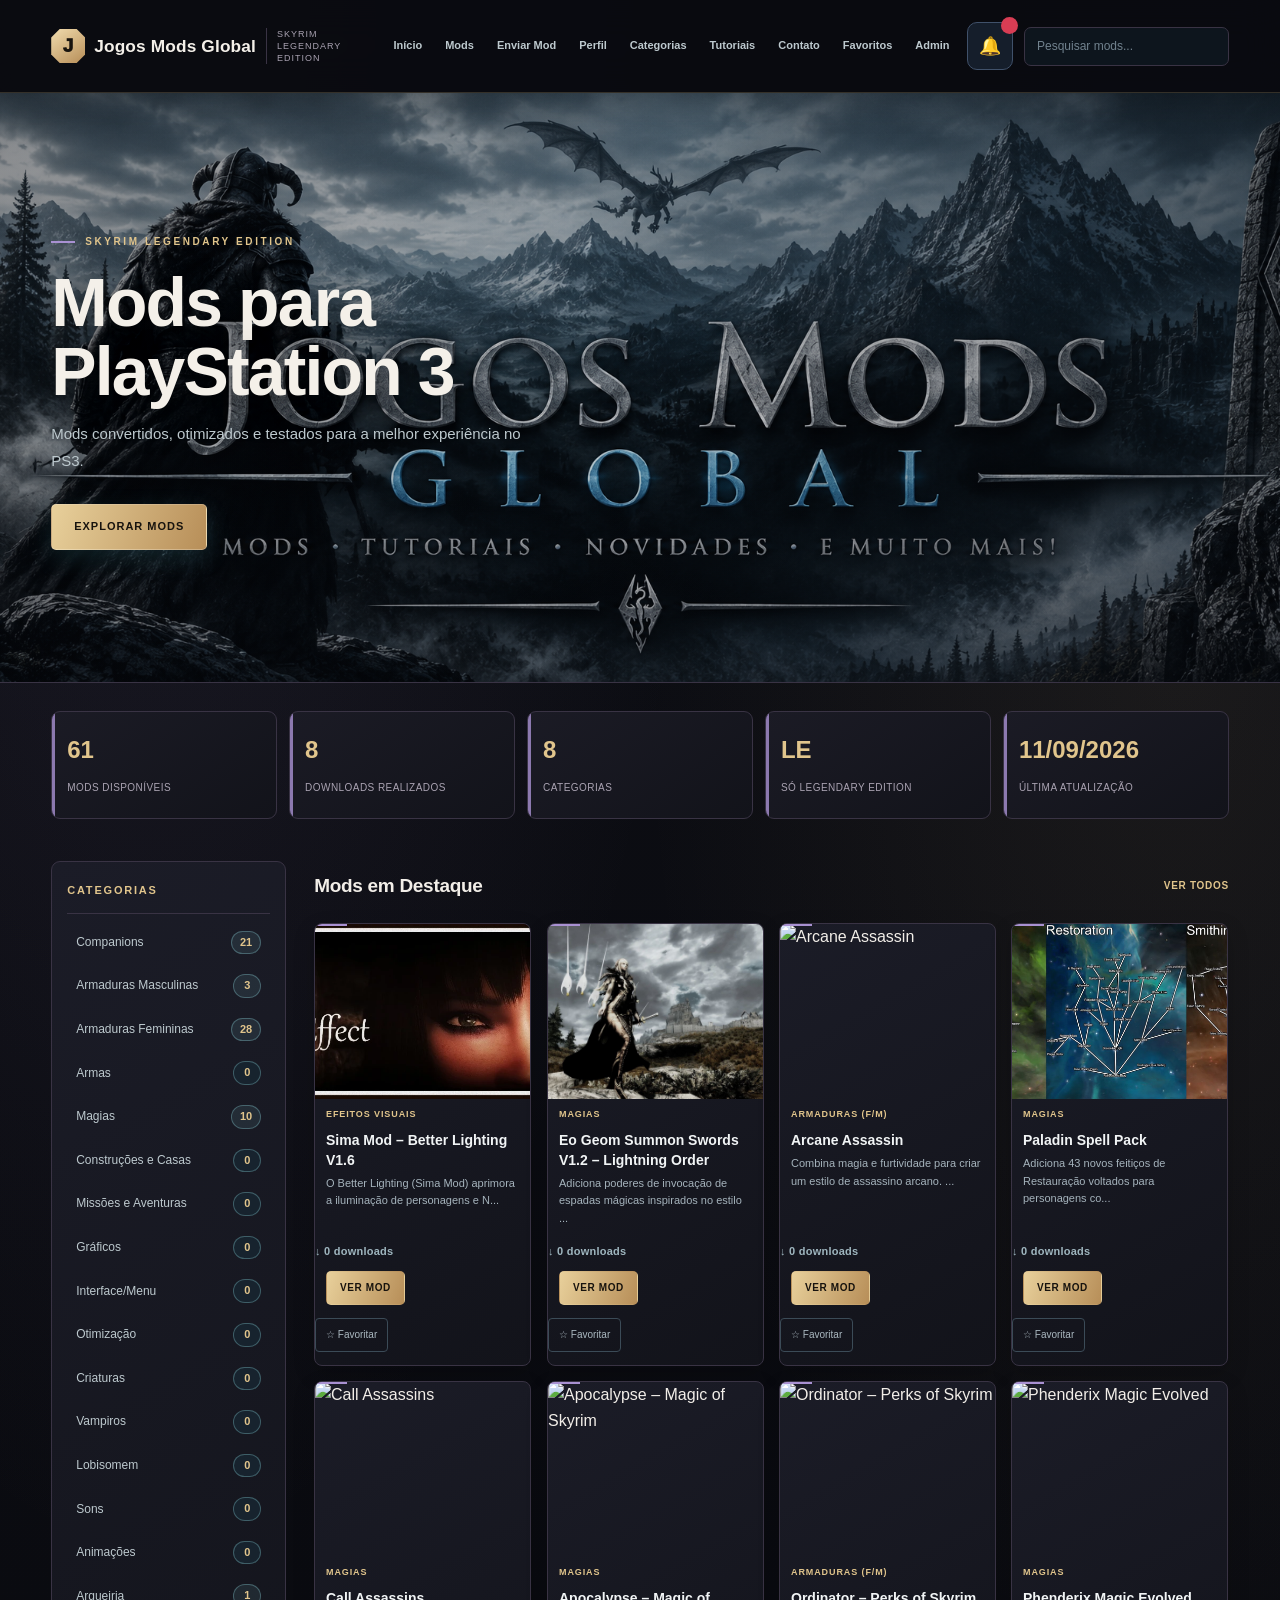
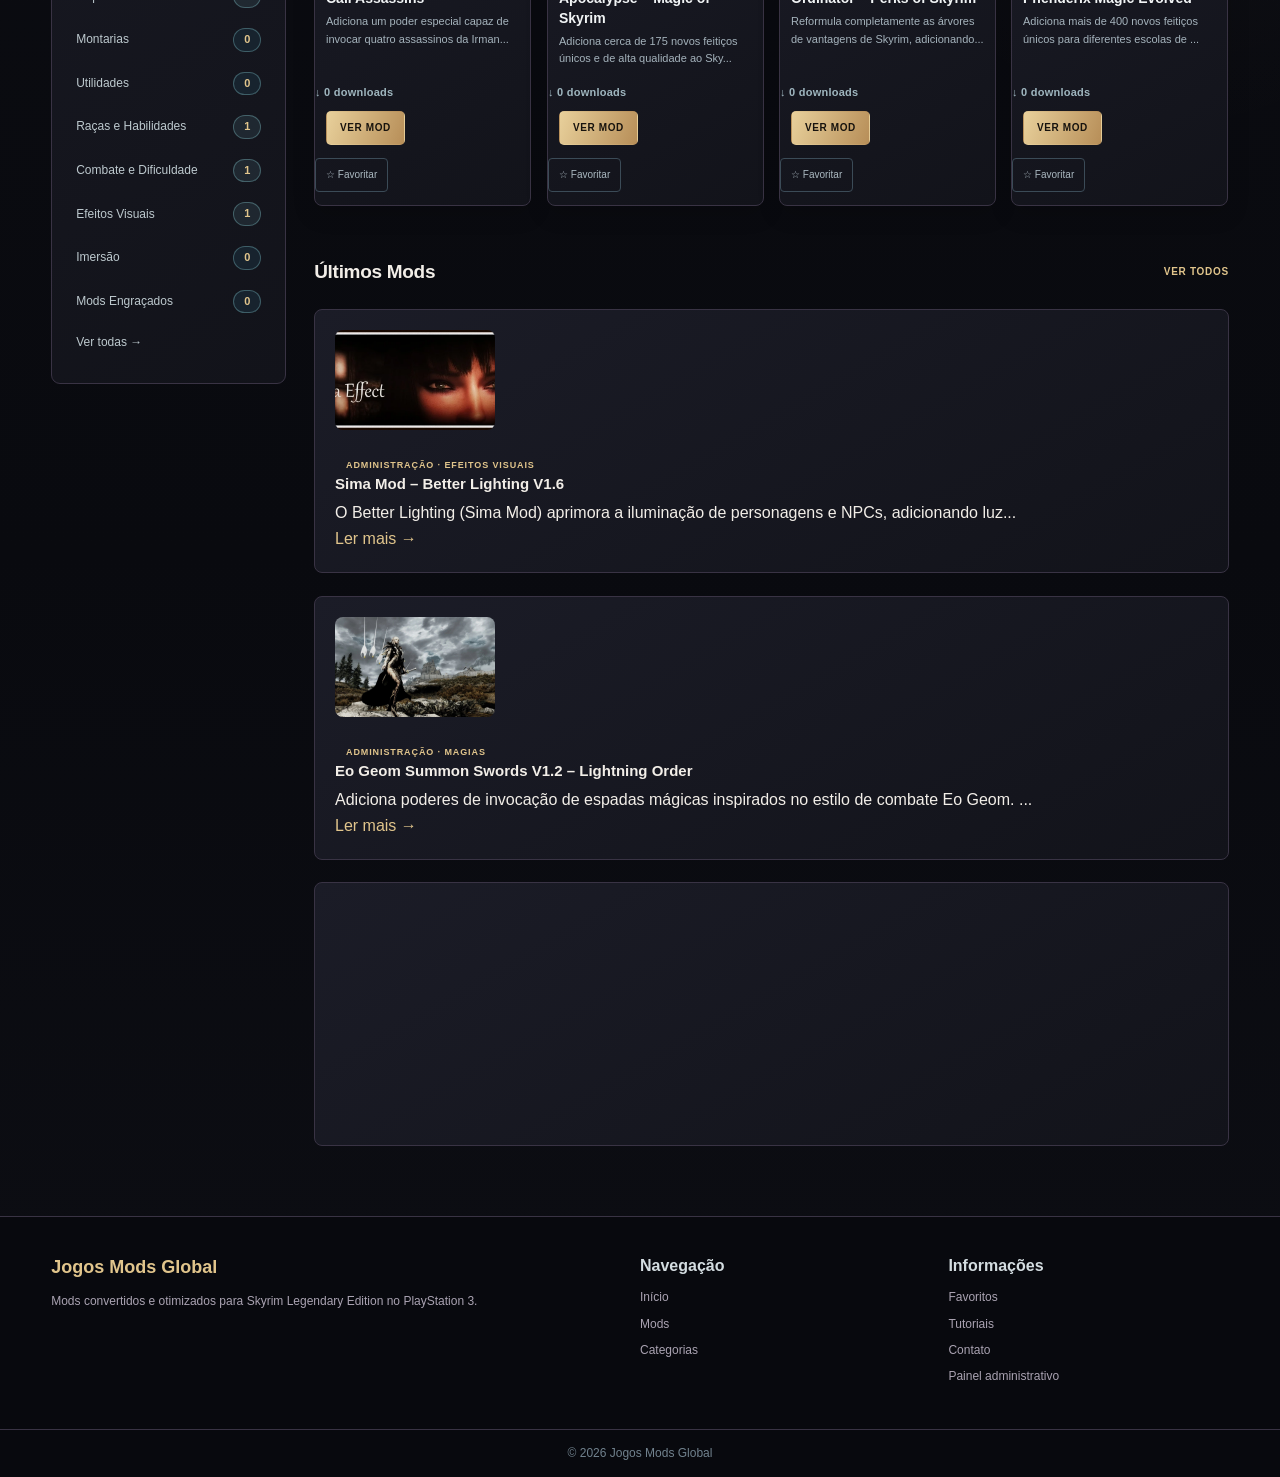
==== index.html @ f242c147 "Atualizar cache dos scripts de notificações e selos" ====
<!DOCTYPE html>
<html lang="pt-BR">
<head>
<meta charset="UTF-8">
<meta name="viewport" content="width=device-width, initial-scale=1.0, viewport-fit=cover">
<title>Jogos Mods Global | Mods de Skyrim para PS3</title>
<meta name="description" content="Encontre mods de Skyrim Legendary Edition para PlayStation 3: seguidores, armaduras, armas, magias, gráficos e muito mais. Mods convertidos e otimizados para PS3.">
<meta name="robots" content="index,follow,max-image-preview:large">
<link rel="canonical" href="https://jogosmodsglobal.pages.dev/">
<link rel="stylesheet" href="style.css">

<!-- Preview ao compartilhar -->
<meta property="og:title" content="Jogos Mods Global | Mods de Skyrim para PS3">
<meta property="og:site_name" content="Jogos Mods Global">
<meta property="og:locale" content="pt_BR">
<meta property="og:description" content="Mods de Skyrim Legendary Edition para PlayStation 3">
<meta property="og:image" content="https://jogosmodsglobal.pages.dev/imagens/Preview.jpg">
<meta property="og:image:secure_url" content="https://jogosmodsglobal.pages.dev/imagens/Preview.jpg">
<meta property="og:image:type" content="image/jpeg">
<meta property="og:image:width" content="640">
<meta property="og:image:height" content="360">
<meta property="og:image:alt" content="Skyrim: dragão, montanhas nevadas e guerreiro — Jogos Mods Global">
<meta property="og:url" content="https://jogosmodsglobal.pages.dev/">
<meta property="og:type" content="website">

<meta name="twitter:card" content="summary_large_image">
<meta name="twitter:title" content="Jogos Mods Global">
<meta name="twitter:description" content="Mods de Skyrim Legendary Edition para PlayStation 3">
<meta name="twitter:image" content="https://jogosmodsglobal.pages.dev/imagens/Preview.jpg">
<meta name="twitter:image:alt" content="Skyrim — Jogos Mods Global">

<link rel="stylesheet" href="design-system.css">
</head>
<body>

<header class="topo">
<div class="container">
<a class="logo" href="index.html">
<h1>Jogos Mods Global</h1>
<span>Skyrim Legendary Edition</span>
</a>
<nav>
<a href="index.html">Início</a>
<a href="mods/index.html">Mods</a>
<a href="enviar-mod.html">Enviar Mod</a>
<a href="membro.html">Perfil</a>
<a href="mods/categorias.html">Categorias</a>
<a href="tutoriais.html">Tutoriais</a>
<a href="contato.html">Contato</a>
<a href="favoritos.html">Favoritos</a>
 <a href="/admin.html">Admin</a>
</nav>
<form class="search" action="mods/index.html" method="get">
<input type="text" name="busca" placeholder="Pesquisar mods..." aria-label="Pesquisar mods">
</form>
</div>
</header>

<section class="hero">
<img class="hero-bg-image" src="/imagens/banner.jpg?v=20261121-2" alt="" aria-hidden="true" fetchpriority="high">
<div class="hero-content">
<span>SKYRIM LEGENDARY EDITION</span>
<h2>Mods para<br>PlayStation 3</h2>
<p>Mods convertidos, otimizados e testados para a melhor experiência no PS3.</p>
<a href="mods/index.html"><button>EXPLORAR MODS</button></a>
</div>
</section>

<div class="container">

<!-- STATS -->
<div class="stats-bar" id="stats-bar">
  <div class="stat-item"><strong id="stat-mods">0</strong><span>Mods Disponíveis</span></div>
  <div class="stat-item"><strong id="stat-downloads">0</strong><span>Downloads realizados</span></div>
  <div class="stat-item"><strong>8</strong><span>Categorias</span></div>
  <div class="stat-item">
    <strong>LE</strong>
    <span>Só Legendary Edition</span>
  </div>
  <div class="stat-item">
    <strong id="stat-update">--</strong>
    <span>Última atualização</span>
  </div>
</div>

<div class="home-grid">

<aside class="side-cats">
  <h3>Categorias</h3>
  <a href="mods/index.html?categoria=Companions">Companions</a>
  <a href="mods/index.html?categoria=Armaduras Masculinas">Armaduras Masculinas</a>
  <a href="mods/index.html?categoria=Armaduras Femininas">Armaduras Femininas</a>
  <a href="mods/index.html?categoria=Armas">Armas</a>
  <a href="mods/index.html?categoria=Magias">Magias</a>
  <a href="mods/index.html?categoria=Construções e Casas">Construções e Casas</a>
  <a href="mods/index.html?categoria=Missões e Aventuras">Missões e Aventuras</a>
  <a href="mods/index.html?categoria=Gráficos">Gráficos</a>
  <a href="mods/index.html?categoria=Interface/Menu">Interface/Menu</a>
  <a href="mods/index.html?categoria=Otimização">Otimização</a>
  <a href="mods/index.html?categoria=Criaturas">Criaturas</a>
  <a href="mods/index.html?categoria=Vampiros">Vampiros</a>
  <a href="mods/index.html?categoria=Lobisomem">Lobisomem</a>
  <a href="mods/index.html?categoria=Sons">Sons</a>
  <a href="mods/index.html?categoria=Animações">Animações</a>
  <a href="mods/index.html?categoria=Arqueiria">Arqueiria</a>
  <a href="mods/index.html?categoria=Montarias">Montarias</a>
  <a href="mods/index.html?categoria=Utilidades">Utilidades</a>
  <a href="mods/index.html?categoria=Raças e Habilidades">Raças e Habilidades</a>
  <a href="mods/index.html?categoria=Combate e Dificuldade">Combate e Dificuldade</a>
  <a href="mods/index.html?categoria=Efeitos Visuais">Efeitos Visuais</a>
  <a href="mods/index.html?categoria=Imersão">Imersão</a>
  <a href="mods/index.html?categoria=Mods Engraçados">Mods Engraçados</a>
  <a href="mods/categorias.html">Ver todas →</a>
</aside>

<div class="main-content">

<div class="titulo">
<h2>Mods em Destaque</h2>
<a href="mods/index.html">Ver todos</a>
</div>
<div class="cards-home" id="destaques"></div>

<div class="titulo" style="margin-top:40px">
<h2>Últimos Mods</h2>
<a href="mods/index.html">Ver todos</a>
</div>
<div class="lista-ultimos" id="ultimos"></div>

</div>
</div>
</div>

<footer>
<div class="container footer">
<div>
<h3>Jogos Mods Global</h3>
<p>Mods convertidos e otimizados para Skyrim Legendary Edition no PlayStation 3.</p>
</div>
<div>
<h4>Navegação</h4>
<a href="index.html">Início</a>
<a href="mods/index.html">Mods</a>
<a href="mods/categorias.html">Categorias</a>
</div>
<div>
<h4>Informações</h4>
<a href="favoritos.html">Favoritos</a>
<a href="tutoriais.html">Tutoriais</a>
<a href="contato.html">Contato</a>
<a href="/admin.html">Painel administrativo</a>
</div>
</div>
<div class="copyright">© 2026 Jogos Mods Global</div>
</footer>

<script src="mods.js"></script>
<script src="mods-api-config.js"></script>
<script src="script.js?v=20261123-notifications-1"></script>
<script src="community.js?v=20261123-notifications-1"></script>
</body>
</html>
---- style.css ----
*{margin:0;padding:0;box-sizing:border-box}
body{font-family:Segoe UI,Arial,sans-serif;background:#0b0e14;color:#e8eaed;line-height:1.5}
a{text-decoration:none;color:inherit}
img{display:block;max-width:100%}
.container{width:min(1400px,94%);margin:auto}

/* HEADER */
.topo{position:fixed;top:0;left:0;width:100%;height:70px;background:#11151c;border-bottom:1px solid #1e2530;z-index:1000}
.topo .container{height:100%;display:flex;align-items:center;justify-content:space-between}
.logo h1{font-size:22px;color:#5ec8ff;font-weight:700}
.logo span{font-size:11px;color:#8b95a5}
nav{display:flex;gap:6px}
nav a{padding:8px 14px;border-radius:6px;font-size:14px;color:#c5cdd8;transition:.2s}
nav a:hover{background:#1a2030;color:#5ec8ff}
.search input{width:200px;height:36px;background:#1a2030;border:1px solid #2a3344;border-radius:6px;padding:0 12px;color:#e8eaed;font-size:14px}

/* HERO */
.hero{margin-top:70px;height:520px;background:linear-gradient(90deg,rgba(11,14,20,.93) 0%,rgba(11,14,20,.45) 55%,rgba(11,14,20,.8) 100%),url("/imagens/banner.jpg");background-size:cover;background-position:center;display:flex;align-items:center;position:relative}
.overlay{display:none}
.hero-content{position:relative;z-index:2;width:580px;margin-left:7%}
.hero-content span{color:#5ec8ff;font-size:12px;letter-spacing:2px;text-transform:uppercase}
.hero-content h2{font-size:48px;margin:14px 0;line-height:1.15;color:#fff}
.hero-content p{font-size:16px;color:#b0b8c5;margin-bottom:8px;max-width:440px}
.hero-content button,.hero-content a button{margin-top:20px;padding:13px 30px;border:none;border-radius:6px;background:#5ec8ff;color:#0b0e14;font-weight:700;font-size:15px;cursor:pointer;transition:.2s}
.hero-content button:hover{background:#8adbff;transform:translateY(-2px)}

/* STATS */
.stats-bar{display:grid;grid-template-columns:repeat(4,1fr);gap:14px;margin:40px 0 50px}
.stat-item{background:#151a24;border:1px solid #1e2530;border-radius:10px;padding:20px 12px;text-align:center}
.stat-item strong{display:block;font-size:22px;color:#5ec8ff;margin-bottom:4px}
.stat-item span{font-size:12px;color:#8b95a5}

/* HOME GRID */
.home-grid{display:grid;grid-template-columns:210px 1fr;gap:30px;margin-bottom:50px}
.side-cats{background:#151a24;border:1px solid #1e2530;border-radius:10px;padding:20px;height:fit-content}
.side-cats h3{font-size:13px;color:#5ec8ff;margin-bottom:12px;text-transform:uppercase;letter-spacing:1px}
.side-cats a{display:block;padding:10px 12px;border-radius:6px;font-size:14px;color:#c5cdd8;margin-bottom:3px}
.side-cats a:hover{background:#1a2030;color:#5ec8ff}

/* TÍTULOS */
.titulo{display:flex;justify-content:space-between;align-items:center;margin-bottom:18px}
.titulo h2{font-size:20px;color:#fff}
.titulo a{color:#5ec8ff;font-size:13px;font-weight:600}

/* CARDS */
.cards-home,.lista-mods{display:grid;grid-template-columns:repeat(auto-fill,minmax(210px,1fr));gap:18px}
.card-home,.card-mod{background:#151a24;border-radius:10px;overflow:hidden;border:1px solid #1e2530;transition:.25s}
.card-home:hover,.card-mod:hover{border-color:rgba(94,200,255,.4);transform:translateY(-4px);box-shadow:0 10px 25px rgba(0,0,0,.35)}
.card-home img,.card-mod img{width:100%;height:160px;object-fit:cover}
.card-home h3,.card-mod h3{font-size:15px;padding:10px 12px 2px;color:#fff}
.card-home p,.card-mod p{padding:0 12px 10px;font-size:12px;color:#8b95a5}
.categoria{display:inline-block;font-size:10px;color:#5ec8ff;margin:8px 12px 0;font-weight:600;text-transform:uppercase}
.download{display:inline-block;margin:6px 12px 14px;padding:9px 16px;background:#5ec8ff;color:#0b0e14;border-radius:5px;font-weight:700;font-size:12px;text-align:center;transition:.2s}
.download:hover{background:#8adbff}

/* ÚLTIMOS */
.lista-ultimos{display:flex;flex-direction:column;gap:14px}
.ultimo-card{display:flex;gap:16px;background:#151a24;padding:16px;border-radius:10px;border:1px solid #1e2530}
.ultimo-card img{width:160px;height:100px;object-fit:cover;border-radius:8px}
.ultimo-info h3{font-size:17px;margin-bottom:4px}

/* PÁGINA MOD */
.pagina-mod{width:92%;max-width:1000px;margin:100px auto 50px;display:flex;flex-direction:column;align-items:center}
.capa-mod{width:280px;height:280px;object-fit:cover;border-radius:12px;border:1px solid #1e2530}
.info-mod{width:90%;max-width:800px;margin-top:24px;background:#151a24;padding:24px;border-radius:12px;border:1px solid #1e2530}
.info-mod h1{font-size:26px;color:#5ec8ff;margin-bottom:12px}
.info-mod p{color:#b0b8c5;line-height:1.7}
.tabela-mod{width:100%;margin-top:18px;border-collapse:collapse}
.tabela-mod td{padding:10px 0;border-bottom:1px solid #1e2530}
.tabela-mod td:first-child{color:#5ec8ff;font-weight:600;width:150px}
.galeria{width:90%;max-width:900px;display:grid;grid-template-columns:repeat(3,1fr);gap:12px;margin-top:30px}
.galeria img{width:100%;height:160px;object-fit:cover;border-radius:8px;border:1px solid #1e2530;cursor:pointer}
.galeria img:hover{border-color:#5ec8ff}
.btn-voltar{display:inline-block;margin-bottom:18px;color:#5ec8ff;font-weight:600}

/* FOOTER */
footer{background:#0f131a;border-top:1px solid #1e2530;margin-top:60px}
.footer{display:grid;grid-template-columns:2fr 1fr 1fr;gap:30px;padding:40px 0}
.footer h3{font-size:18px;color:#5ec8ff;margin-bottom:10px}
.footer h4{margin-bottom:10px;color:#c5cdd8}
.footer p,.footer a{color:#8b95a5;font-size:13px}
.footer a{display:block;margin-bottom:7px}
.footer a:hover{color:#5ec8ff}
.copyright{text-align:center;padding:14px;border-top:1px solid #1e2530;color:#5a6575;font-size:12px}

/* BANNER PEQUENO */
.banner-pequeno{margin-top:70px;padding:50px 0;background:#11151c;text-align:center}
.banner-pequeno .hero-content{margin:0 auto;width:90%;text-align:center}
.banner-pequeno h2{font-size:32px;color:#fff}

/* CATEGORIAS GRID */
.categorias-grid{display:grid;grid-template-columns:repeat(4,1fr);gap:12px}
.categorias-grid a{height:70px;background:#151a24;border-radius:8px;display:flex;align-items:center;justify-content:center;font-size:14px;font-weight:600;border:1px solid #1e2530}
.categorias-grid a:hover{border-color:#5ec8ff;color:#5ec8ff}

/* RESPONSIVO */
@media(max-width:900px){
.topo{position:relative;height:auto}
.topo .container{flex-direction:column;padding:12px 0;gap:10px}
nav{flex-wrap:wrap;justify-content:center}
.search input{width:100%}
.hero{margin-top:0;height:380px}
.hero-content{width:90%;margin:auto;text-align:center}
.hero-content h2{font-size:32px}
.home-grid{grid-template-columns:1fr}
.stats-bar{grid-template-columns:repeat(2,1fr)}
.ultimo-card{flex-direction:column}
.ultimo-card img{width:100%;height:160px}
.footer{grid-template-columns:1fr}
.galeria{grid-template-columns:1fr}
.categorias-grid{grid-template-columns:repeat(2,1fr)}
}
@media(max-width:550px){
.cards-home,.lista-mods,.categorias-grid{grid-template-columns:1fr}
.hero-content h2{font-size:26px}
.capa-mod{width:100%;height:auto}
}
/* ===== FUNDO ESTILO SKYRIM + ESPAÇAMENTO ===== */

body {
  background: #0a0c12;
  background-image: 
    radial-gradient(ellipse at 30% 20%, rgba(40, 60, 90, 0.25) 0%, transparent 50%),
    radial-gradient(ellipse at 70% 80%, rgba(30, 40, 70, 0.2) 0%, transparent 50%),
    linear-gradient(180deg, #0a0c12 0%, #0d1118 50%, #0a0c12 100%);
  background-attachment: fixed;
}

/* Mais espaço na área destacada */
.home-grid {
  gap: 40px !important;
  margin-bottom: 70px !important;
}

.main-content .titulo {
  margin-top: 10px !important;
  margin-bottom: 22px !important;
}

.cards-home {
  margin-bottom: 50px !important;
}

.lista-ultimos {
  margin-top: 8px !important;
}

.ultimo-card {
  padding: 20px !important;
  gap: 20px !important;
  margin-bottom: 10px;
}

.side-cats {
  padding: 24px 20px !important;
}

.side-cats a {
  padding: 11px 12px !important;
  margin-bottom: 5px !important;
}

.stats-bar {
  margin: 45px 0 55px !important;
  gap: 16px !important;
}

.stat-item {
  padding: 22px 14px !important;
  background: rgba(21, 26, 36, 0.85) !important;
}

.card-home,
.card-mod,
.ultimo-card,
.side-cats {
  background: rgba(21, 26, 36, 0.9) !important;
  border: 1px solid rgba(50, 70, 100, 0.4) !important;
}

.card-home:hover,
.card-mod:hover {
  border-color: rgba(94, 200, 255, 0.45) !important;
  box-shadow: 0 12px 35px rgba(0, 0, 0, 0.45) !important;
}

/* Hero um pouco mais atmosférico */
.hero {
  height: 540px !important;
}

.hero-content h2 {
  text-shadow: 0 2px 20px rgba(0, 0, 0, 0.6);
}

footer {
  margin-top: 80px !important;
  background: rgba(10, 12, 18, 0.95) !important;
}
/* ===== MELHORIAS VISUAIS LEVES ===== */

body {
    background: #0b0e14;
}

.topo {
    background: #0f131a;
    border-bottom: 1px solid #1c2330;
}

.logo h1 {
    color: #5ec8ff;
}

nav a:hover {
    color: #5ec8ff;
    background: #1a2230;
}

.card-mod,
.card-home,
.ultimo-card,
.side-cats,
.stat-item,
.info-mod {
    background: #141a24;
    border: 1px solid #1c2330;
    border-radius: 10px;
}

.card-mod:hover,
.card-home:hover {
    border-color: #2a3a50;
    transform: translateY(-3px);
    box-shadow: 0 8px 20px rgba(0,0,0,0.3);
}

.download {
    background: #5ec8ff;
    color: #0b0e14;
    border-radius: 6px;
}

.download:hover {
    background: #7ad4ff;
}

.categoria {
    color: #5ec8ff;
}

/* Botão de favorito */
.btn-fav {
    display: inline-block;
    margin: 0 12px 14px;
    padding: 8px 14px;
    background: transparent;
    border: 1px solid #2a3a50;
    color: #8b95a5;
    border-radius: 6px;
    font-size: 13px;
    cursor: pointer;
    transition: 0.2s;
}

.btn-fav:hover {
    border-color: #5ec8ff;
    color: #5ec8ff;
}

.btn-fav.favoritado {
    border-color: #f0c14b;
    color: #f0c14b;
    background: rgba(240, 193, 75, 0.08);
}

/* Espaçamento melhor */
.home-grid {
    gap: 32px;
    margin-bottom: 50px;
}

.stats-bar {
    margin: 40px 0 45px;
    gap: 14px;
}

.titulo {
    margin-bottom: 18px;
}

footer {
    margin-top: 60px;
    background: #0f131a;
}

#aviso-mobile {
  position: fixed;
  inset: 0;
  background: rgba(0, 0, 0, 0.75);
  z-index: 9999;
  display: flex;
  align-items: center;
  justify-content: center;
  padding: 20px;
}

.aviso-box {
  background: #141a24;
  border: 1px solid #1c2330;
  border-radius: 12px;
  padding: 22px 18px;
  max-width: 360px;
  text-align: center;
  color: #e8eaed;
}

.aviso-box h3 {
  color: #5ec8ff;
  margin-bottom: 10px;
  font-size: 18px;
}

.aviso-box p {
  font-size: 14px;
  color: #b0b8c5;
  line-height: 1.5;
  margin-bottom: 16px;
}

.aviso-box button {
  background: #5ec8ff;
  color: #0b0e14;
  border: none;
  border-radius: 8px;
  padding: 12px 18px;
  font-weight: 700;
  font-size: 14px;
  cursor: pointer;
  width: 100%;
}

/* ===== CONTAGEM DE CATEGORIAS (destaque) ===== */
.categorias-grid a{
  height:auto;
  min-height:78px;
  flex-direction:column;
  gap:8px;
  padding:14px 10px;
  text-align:center;
  line-height:1.2;
}
.cat-nome{
  font-size:13px;
  font-weight:700;
  color:#e8eaed;
}
.cat-badge{
  display:inline-block;
  background:#5ec8ff;
  color:#0b0e14;
  font-size:11px;
  font-weight:800;
  padding:4px 10px;
  border-radius:999px;
}
.cat-badge.zero{
  background:#1c2330;
  color:#6b7585;
  border:1px solid #2a3344;
}
.side-count{
  display:inline-block;
  min-width:28px;
  text-align:center;
  background:#5ec8ff22;
  color:#5ec8ff;
  border:1px solid #5ec8ff55;
  font-size:11px;
  font-weight:800;
  padding:2px 8px;
  border-radius:999px;
}
.side-count.zero{
  background:#1c2330;
  color:#6b7585;
  border-color:#2a3344;
}
aside a[href*="categoria="],
.lista-categorias a,
.side-cats a{
  display:flex !important;
  justify-content:space-between;
  align-items:center;
  gap:8px;
}


/* =========================================================
   JOGOS MODS GLOBAL — IDENTIDADE "MOD FORGE"
   Linguagem visual própria: oficina de mods, arquivo técnico
   e atmosfera de Skyrim. Mantém as classes e funções atuais.
   ========================================================= */
:root{
  --jmg-bg:#090d12;
  --jmg-panel:#111923;
  --jmg-panel-2:#172330;
  --jmg-line:#293846;
  --jmg-text:#edf3f6;
  --jmg-muted:#9aaab5;
  --jmg-copper:#f28b52;
  --jmg-ice:#8ed8df;
  --jmg-glow:rgba(142,216,223,.16);
}
html{scroll-behavior:smooth}
body{
  color:var(--jmg-text);
  background:
    radial-gradient(ellipse at 12% 0%,rgba(142,216,223,.09),transparent 34rem),
    radial-gradient(ellipse at 92% 28%,rgba(242,139,82,.07),transparent 32rem),
    var(--jmg-bg);
  font-family:Inter,"Segoe UI",Arial,sans-serif;
}
::selection{background:var(--jmg-copper);color:#10151a}
.container{width:min(1440px,92%)}
.topo{
  height:82px;
  background:rgba(8,13,18,.94);
  border-bottom:1px solid rgba(142,216,223,.2);
  box-shadow:0 10px 35px rgba(0,0,0,.24);
  backdrop-filter:blur(16px);
}
.topo .container{gap:22px}
.logo{
  display:flex;align-items:center;gap:12px;
  min-width:max-content;
}
.logo h1{
  position:relative;
  display:flex;align-items:center;gap:10px;
  color:#f4f0e9;
  font-size:19px;letter-spacing:.4px;font-weight:850;
}
.logo h1:before{
  content:"J";
  display:grid;place-items:center;
  width:37px;height:37px;
  color:#10171d;font-size:21px;font-weight:950;
  background:linear-gradient(145deg,var(--jmg-ice),#d5e9dc);
  clip-path:polygon(25% 0,75% 0,100% 25%,100% 75%,75% 100%,25% 100%,0 75%,0 25%);
  box-shadow:0 0 22px var(--jmg-glow);
}
.logo span{
  display:block;
  max-width:110px;
  padding-left:10px;
  border-left:1px solid var(--jmg-line);
  color:var(--jmg-muted);
  font-size:10px;line-height:1.35;letter-spacing:1.1px;
  text-transform:uppercase;
}
nav{gap:3px;align-items:center}
nav a{
  padding:9px 11px;
  border:1px solid transparent;
  border-radius:7px;
  color:#bdc9ce;font-size:12px;font-weight:650;
  transition:background .2s,border-color .2s,color .2s;
}
nav a:hover,nav a:focus-visible{
  color:var(--jmg-ice);
  background:rgba(142,216,223,.07);
  border-color:rgba(142,216,223,.2);
}
.search input{
  width:190px;height:39px;
  border:1px solid var(--jmg-line);
  border-radius:7px;
  background:#0d151d;color:var(--jmg-text);
}
.search input:focus{outline:2px solid rgba(142,216,223,.25);border-color:var(--jmg-ice)}
.hero{
  position:relative;
  isolation:isolate;
  margin-top:82px;
  height:570px;
  overflow:hidden;
  background-color:#0b131b;
  background-image:
    linear-gradient(90deg,rgba(7,12,17,.97) 0%,rgba(7,12,17,.78) 42%,rgba(7,12,17,.84) 72%,#090d12 100%),
    linear-gradient(0deg,#090d12 0%,transparent 27%,rgba(9,13,18,.15) 75%,#090d12 100%),
    url("/imagens/banner.jpg");
  background-size:cover;
  background-position:center 48%;
  border-bottom:1px solid var(--jmg-line);
}
.hero:after{
  content:"";position:absolute;inset:0;z-index:0;pointer-events:none;
  background:
    linear-gradient(90deg,transparent 0%,transparent 38%,rgba(9,13,18,.58) 70%,#090d12 100%),
    radial-gradient(ellipse at 17% 60%,rgba(142,216,223,.10),transparent 36%);
}
.hero-content{
  width:min(620px,84%);
  margin-left:max(6%,calc((100vw - 1320px)/2));
  z-index:2;
}
.hero-content span,.banner-pequeno .hero-content span{
  display:inline-flex;align-items:center;gap:10px;
  color:var(--jmg-ice);font-size:10px;font-weight:800;
  letter-spacing:3px;
}
.hero-content span:before{
  content:"";width:25px;height:2px;background:var(--jmg-copper);
}
.hero-content h2{
  max-width:590px;
  margin:18px 0 14px;
  color:#f4f0e9;
  font-size:clamp(42px,5.2vw,68px);
  line-height:.99;letter-spacing:-2.2px;
  text-shadow:0 8px 35px rgba(0,0,0,.65);
}
.hero-content p{max-width:430px;color:#bdc9ce;font-size:15px;line-height:1.8}
.hero-content button,.hero-content a button{
  padding:14px 23px;
  color:#11171b;background:var(--jmg-ice);
  border:1px solid rgba(255,255,255,.25);
  border-radius:5px;
  font-size:11px;font-weight:900;letter-spacing:1.2px;
  box-shadow:0 8px 26px rgba(82,174,185,.17);
}
.hero-content button:hover{background:#c1eef0;transform:translateY(-2px)}
.stats-bar{gap:12px;margin:28px 0 42px}
.stat-item{
  position:relative;overflow:hidden;
  background:linear-gradient(145deg,#15212b,#101820);
  border:1px solid var(--jmg-line);
  border-radius:8px;padding:19px 12px;text-align:left;
}
.stat-item:before{
  content:"";position:absolute;left:0;top:0;bottom:0;width:3px;
  background:var(--jmg-copper);opacity:.8;
}
.stat-item strong{color:var(--jmg-ice);font-size:23px}
.stat-item span{color:var(--jmg-muted);font-size:10px;letter-spacing:.5px;text-transform:uppercase}
.home-grid{grid-template-columns:235px minmax(0,1fr);gap:28px;margin-bottom:60px}
.side-cats{
  position:relative;
  background:linear-gradient(180deg,#121d27,#0e151d);
  border:1px solid var(--jmg-line);border-radius:8px;padding:20px 15px;
}
.side-cats h3{
  padding-bottom:13px;margin-bottom:8px;
  border-bottom:1px solid var(--jmg-line);
  color:var(--jmg-copper);font-size:11px;letter-spacing:2px;
}
.side-cats a{
  padding:10px 9px;margin:2px 0;
  color:#bdc9ce;font-size:12px;border-radius:5px;
}
.side-cats a:hover{background:rgba(142,216,223,.08);color:var(--jmg-ice)}
.titulo{margin-bottom:17px}
.titulo h2{font-size:19px;font-weight:800;letter-spacing:-.3px}
.titulo a{color:var(--jmg-copper);font-size:11px;text-transform:uppercase;letter-spacing:1px}
.cards-home,.lista-mods{grid-template-columns:repeat(auto-fill,minmax(190px,1fr));gap:15px}
.card-home,.card-mod{
  position:relative;
  background:linear-gradient(155deg,#17232e,#101820);
  border:1px solid #2a3945;border-radius:7px;
  box-shadow:0 8px 22px rgba(0,0,0,.16);
  transition:transform .22s,border-color .22s,box-shadow .22s;
}
.card-home:after,.card-mod:after{
  content:"";position:absolute;top:0;left:0;width:32px;height:2px;
  background:var(--jmg-copper);
}
.card-home:hover,.card-mod:hover{
  transform:translateY(-5px);
  border-color:rgba(142,216,223,.58);
  box-shadow:0 15px 32px rgba(0,0,0,.32),0 0 22px rgba(142,216,223,.07);
}
.card-home img,.card-mod img{height:175px;object-fit:cover;filter:saturate(.9)}
.card-home h3,.card-mod h3{font-size:14px;padding:10px 12px 4px;line-height:1.35}
.card-home p,.card-mod p{color:#a5b3bc;font-size:11px;line-height:1.55}
.categoria{
  color:var(--jmg-copper);font-size:9px;letter-spacing:1px;
}
.download{
  margin:6px 12px 14px;padding:9px 14px;
  color:#10171b;background:var(--jmg-ice);
  border-radius:4px;font-size:10px;font-weight:900;letter-spacing:.7px;
}
.download:hover{background:#c5eff0}
.btn-fav{
  border-color:#354653;color:#aab9c1;border-radius:4px;font-size:11px;
}
.btn-fav:hover{border-color:var(--jmg-copper);color:var(--jmg-copper)}
.btn-fav.favoritado{border-color:var(--jmg-copper);color:var(--jmg-copper);background:rgba(242,139,82,.08)}
.ultimo-card{
  background:linear-gradient(100deg,#17232e,#101820);
  border:1px solid var(--jmg-line);border-radius:7px;
}
.ultimo-info h3{font-size:15px}
.pagina-mod{margin-top:120px}
.info-mod{background:var(--jmg-panel);border:1px solid var(--jmg-line)}
.info-mod h1{color:var(--jmg-ice)}
.tabela-mod td{border-color:var(--jmg-line)}
.tabela-mod td:first-child{color:var(--jmg-copper)}
.banner-pequeno{
  margin-top:82px;padding:62px 0;
  background:
    linear-gradient(100deg,rgba(8,13,18,.96),rgba(14,25,33,.88)),
    url("/imagens/banner.jpg") center/cover;
  border-bottom:1px solid var(--jmg-line);
}
.banner-pequeno .hero-content{width:92%;text-align:left}
.banner-pequeno h2{font-size:clamp(30px,4vw,44px);letter-spacing:-1px}
.categorias-grid a{
  background:linear-gradient(145deg,#17232e,#101820);
  border:1px solid var(--jmg-line);border-radius:7px;
}
.categorias-grid a:hover{border-color:var(--jmg-ice);color:var(--jmg-ice)}
.cat-badge{background:var(--jmg-copper);color:#17120f}
.cat-badge.zero{background:#1b2933;color:#81939d;border-color:#344653}
.side-count{background:rgba(142,216,223,.1);color:var(--jmg-ice);border-color:rgba(142,216,223,.25)}
.side-count.zero{background:#17232e;color:#81939d;border-color:#344653}
footer{
  background:#080d12;border-top:1px solid var(--jmg-line);
}
.footer h3{color:var(--jmg-ice)}
.footer a:hover{color:var(--jmg-copper)}
.copyright{border-color:var(--jmg-line)}
#aviso-mobile .aviso-box{
  background:#111d27;border-color:#40515b;
}
#aviso-mobile .aviso-box h3{color:var(--jmg-ice)}
#aviso-mobile .aviso-box button{background:var(--jmg-ice);color:#10171b}

/* Layout adaptável: menu legível e cards sem apertar no celular */
@media(max-width:1100px){
  .topo{height:auto;min-height:76px;position:relative}
  .topo .container{padding:12px 0;flex-wrap:wrap;justify-content:center;gap:10px 16px}
  .logo{margin-right:auto}
  nav{order:3;width:100%;justify-content:flex-start;overflow-x:auto;flex-wrap:nowrap;padding:2px 0 6px}
  nav a{white-space:nowrap;padding:8px 10px}
  .search{margin-left:auto}
  .search input{width:min(230px,35vw)}
  .hero{margin-top:0}
  .banner-pequeno{margin-top:0}
}
@media(max-width:700px){
  .container{width:92%}
  .topo .container{align-items:center}
  .logo{margin:0 auto}
  .logo h1{font-size:17px}
  .logo h1:before{width:32px;height:32px}
  .logo span{font-size:9px}
  nav{gap:2px}
  nav a{font-size:11px;padding:8px 9px}
  .search{width:100%;margin:0}
  .search input{width:100%}
  .hero{height:450px;background-position:42% center}
  .hero:after{background:linear-gradient(90deg,rgba(9,13,18,.38),rgba(9,13,18,.82)),linear-gradient(0deg,#090d12 0%,transparent 35%)}
  .hero-content{width:88%;margin:0 auto;text-align:left}
  .hero-content h2{font-size:clamp(38px,10vw,54px);letter-spacing:-1.5px}
  .hero-content p{font-size:13px}
  .stats-bar{grid-template-columns:repeat(2,minmax(0,1fr));gap:9px;margin:18px 0 30px}
  .stat-item{padding:14px 11px}
  .stat-item strong{font-size:20px}
  .home-grid{grid-template-columns:1fr;gap:22px}
  .side-cats{padding:14px}
  .side-cats a{padding:9px}
  .cards-home,.lista-mods{grid-template-columns:repeat(2,minmax(0,1fr));gap:10px}
  .card-home img,.card-mod img{height:132px}
  .card-home h3,.card-mod h3{font-size:12px;padding:8px 9px 3px}
  .card-home p,.card-mod p{font-size:10px;padding:0 9px 8px}
  .categoria{margin:7px 9px 0;font-size:8px}
  .download,.btn-fav{margin-left:9px;margin-right:5px;padding:8px 9px;font-size:9px}
  .ultimo-card{padding:12px!important;gap:12px!important}
  .ultimo-card img{height:145px}
  .footer{grid-template-columns:1fr;gap:18px}
  .galeria{grid-template-columns:repeat(2,1fr)}
  .galeria img{height:125px}
  .categorias-grid{grid-template-columns:repeat(2,minmax(0,1fr))}
}
@media(max-width:370px){
  .cards-home,.lista-mods{grid-template-columns:1fr}
  .card-home img,.card-mod img{height:180px}
  .hero-content h2{font-size:36px}
}




/* =========================================================
   JMG — DESIGN SYSTEM RESPONSIVO
   Desktop amplo, celular em escala natural, sem viewport fixo.
   ========================================================= */
:root{
  --jmg-bg:#090e15;
  --jmg-surface:#111a25;
  --jmg-surface-2:#172331;
  --jmg-border:#263746;
  --jmg-text:#edf2f5;
  --jmg-muted:#a2b0bb;
  --jmg-blue:#75cfe0;
  --jmg-copper:#d99162;
}
html{width:100%;min-width:0;overflow-x:hidden;scroll-behavior:smooth}
body{
  width:100%;min-width:0;overflow-x:hidden;
  color:var(--jmg-text);
  background:
    radial-gradient(ellipse at 50% -15%,rgba(67,119,145,.19),transparent 44rem),
    linear-gradient(180deg,#0b121a 0%,#090e15 60%,#0b1118 100%);
  font-family:Inter,"Segoe UI",Arial,sans-serif;
}
.container{width:min(1380px,92%);margin-inline:auto}
.topo{
  position:sticky;top:0;height:auto;min-height:76px;
  background:rgba(8,14,21,.96);
  border-bottom:1px solid rgba(117,207,224,.18);
  box-shadow:0 8px 30px rgba(0,0,0,.22);
  backdrop-filter:blur(16px);
}
.topo .container{
  min-height:76px;display:flex;align-items:center;
  justify-content:space-between;gap:20px;
}
.logo{display:flex;align-items:center;gap:11px;min-width:max-content}
.logo h1{
  display:flex;align-items:center;gap:10px;
  color:#f4f2ed;font-size:19px;font-weight:850;letter-spacing:.15px;
}
.logo h1:before{
  content:"J";display:grid;place-items:center;flex:0 0 36px;
  width:36px;height:36px;color:#0b141b;font-size:20px;font-weight:950;
  background:linear-gradient(145deg,#a6e3e6,#62b7c7);
  clip-path:polygon(25% 0,75% 0,100% 25%,100% 75%,75% 100%,25% 100%,0 75%,0 25%);
}
.logo span{
  max-width:105px;padding-left:10px;border-left:1px solid var(--jmg-border);
  color:#92a5b2;font-size:9px;line-height:1.4;letter-spacing:1.1px;text-transform:uppercase;
}
nav{display:flex;align-items:center;justify-content:center;gap:3px}
nav a{
  padding:9px 10px;border:1px solid transparent;border-radius:6px;
  color:#c0cbd2;font-size:12px;font-weight:650;white-space:nowrap;
  transition:.2s;
}
nav a:hover,nav a:focus-visible{
  color:var(--jmg-blue);background:rgba(117,207,224,.08);
  border-color:rgba(117,207,224,.2);
}
.search input{
  width:185px;height:38px;padding:0 12px;
  color:var(--jmg-text);background:#0c151e;
  border:1px solid var(--jmg-border);border-radius:6px;font-size:12px;
}
.search input:focus{outline:2px solid rgba(117,207,224,.22);border-color:var(--jmg-blue)}
.hero{
  margin-top:0!important;height:500px!important;
  background-image:
    linear-gradient(90deg,rgba(5,10,16,.92) 0%,rgba(5,10,16,.72) 44%,rgba(5,10,16,.48) 72%,rgba(5,10,16,.74) 100%),
    linear-gradient(0deg,#090e15 0%,transparent 34%,rgba(5,10,16,.12) 100%),
    url("/imagens/banner.jpg")!important;
  background-size:cover!important;background-position:center 48%!important;
  border-bottom:1px solid var(--jmg-border);
}
.hero:after{
  content:"";position:absolute;inset:0;z-index:1;pointer-events:none;
  background:linear-gradient(90deg,rgba(5,10,16,.28),transparent 52%,rgba(5,10,16,.22));
}
.hero-content{
  width:min(590px,84%);margin-left:max(6%,calc((100vw - 1280px)/2));
  position:relative;z-index:2;text-align:left;
}
.hero-content span{
  display:inline-flex;align-items:center;gap:10px;
  color:var(--jmg-blue);font-size:10px;font-weight:800;letter-spacing:2.6px;
}
.hero-content span:before{content:"";width:24px;height:2px;background:var(--jmg-copper)}
.hero-content h2{
  margin:17px 0 13px;color:#f6f5f1;
  font-size:clamp(42px,5vw,64px);line-height:1.02;letter-spacing:-1.9px;
  text-shadow:0 5px 24px rgba(0,0,0,.55);
}
.hero-content p{max-width:440px;color:#c0cbd1;font-size:15px;line-height:1.75}
.hero-content button,.hero-content a button{
  padding:13px 22px;color:#07131a;background:var(--jmg-blue);
  border:1px solid rgba(255,255,255,.18);border-radius:5px;
  font-size:11px;font-weight:850;letter-spacing:.8px;cursor:pointer;
}
.hero-content button:hover{background:#a1e5eb;transform:translateY(-2px)}
.stats-bar{display:grid;grid-template-columns:repeat(4,minmax(0,1fr));gap:14px;margin:30px 0 42px!important}
.stat-item{
  padding:19px 15px!important;text-align:left;
  background:linear-gradient(145deg,#15212c,#101923)!important;
  border:1px solid var(--jmg-border)!important;border-radius:8px;
}
.stat-item:before{content:"";position:absolute;left:0;top:0;bottom:0;width:3px;background:var(--jmg-copper)}
.stat-item strong{color:var(--jmg-blue);font-size:23px}
.stat-item span{color:var(--jmg-muted);font-size:10px;letter-spacing:.5px;text-transform:uppercase}
.home-grid{display:grid;grid-template-columns:225px minmax(0,1fr);gap:26px!important;margin-bottom:60px!important}
.side-cats{
  height:fit-content;padding:18px 14px!important;
  background:linear-gradient(180deg,#131f2b,#101923)!important;
  border:1px solid var(--jmg-border)!important;border-radius:8px;
}
.side-cats h3{padding-bottom:12px;border-bottom:1px solid var(--jmg-border);color:var(--jmg-copper);font-size:10px;letter-spacing:1.8px}
.side-cats a{display:flex;justify-content:space-between;align-items:center;gap:8px;padding:9px 8px!important;color:#c2cdd3;font-size:11px;border-radius:5px}
.side-cats a:hover{color:var(--jmg-blue);background:rgba(117,207,224,.07)}
.titulo{display:flex;justify-content:space-between;align-items:center;margin:8px 0 18px!important}
.titulo h2{color:#f0f3f4;font-size:19px;font-weight:800}
.titulo a{color:var(--jmg-copper);font-size:10px;font-weight:750;letter-spacing:1px;text-transform:uppercase}
.cards-home,.lista-mods{display:grid;grid-template-columns:repeat(3,minmax(0,1fr));gap:14px}
.card-home,.card-mod{
  position:relative;overflow:hidden;
  background:linear-gradient(155deg,#172432,#101923)!important;
  border:1px solid var(--jmg-border)!important;border-radius:8px;
  box-shadow:0 7px 22px rgba(0,0,0,.17);
  transition:transform .2s,border-color .2s,box-shadow .2s;
}
.card-home:after,.card-mod:after{content:"";position:absolute;left:0;top:0;width:30px;height:2px;background:var(--jmg-copper)}
.card-home:hover,.card-mod:hover{transform:translateY(-4px);border-color:rgba(117,207,224,.48)!important;box-shadow:0 14px 30px rgba(0,0,0,.3)}
.card-home img,.card-mod img{width:100%;height:160px;object-fit:cover}
.card-home h3,.card-mod h3{padding:10px 11px 4px;color:#f0f3f4;font-size:13px;line-height:1.35}
.card-home p,.card-mod p{padding:0 11px 9px;color:#a6b4bd;font-size:10px;line-height:1.55}
.categoria{display:inline-block;margin:8px 11px 0;color:var(--jmg-copper);font-size:9px;font-weight:800;letter-spacing:.8px}
.download{
  display:inline-block;margin:6px 11px 13px;padding:8px 13px;
  color:#09151c;background:var(--jmg-blue);border-radius:4px;
  font-size:10px;font-weight:850;letter-spacing:.5px;
}
.download:hover{background:#a3e7ed}
.btn-fav{margin:0 5px 13px 0;padding:8px 10px;background:transparent;border:1px solid #354653;border-radius:4px;color:#aebbc3;font-size:10px}
.btn-fav:hover{border-color:var(--jmg-copper);color:var(--jmg-copper)}
.btn-fav.favoritado{border-color:var(--jmg-copper);color:var(--jmg-copper);background:rgba(217,145,98,.08)}
.ultimo-card{background:linear-gradient(100deg,#172432,#101923)!important;border:1px solid var(--jmg-border)!important;border-radius:8px}
.ultimo-info h3{color:#eef2f4;font-size:15px}
.banner-pequeno{
  margin-top:0!important;padding:52px 0!important;text-align:left;
  background:linear-gradient(90deg,rgba(8,14,21,.96),rgba(13,25,35,.84)),url("/imagens/banner.jpg") center/cover!important;
  border-bottom:1px solid var(--jmg-border);
}
.banner-pequeno .hero-content{width:min(1200px,92%);margin:0 auto;text-align:left}
.banner-pequeno h2{font-size:clamp(30px,4vw,44px);letter-spacing:-1px}
.categorias-grid{display:grid;grid-template-columns:repeat(4,minmax(0,1fr));gap:12px}
.categorias-grid a{min-height:76px;padding:14px;background:linear-gradient(145deg,#172432,#101923);border:1px solid var(--jmg-border);border-radius:7px}
.categorias-grid a:hover{border-color:var(--jmg-blue);color:var(--jmg-blue)}
.info-mod,.step-card,.panel{background:#121d28!important;border:1px solid var(--jmg-border)!important;border-radius:9px}
.info-mod h1,.submit-head h1,.member h1,.member h2{color:var(--jmg-blue)!important}
footer{margin-top:60px!important;background:#080e14!important;border-top:1px solid var(--jmg-border)}
.footer{display:grid;grid-template-columns:2fr 1fr 1fr;gap:28px;padding:36px 0}
.footer h3{color:var(--jmg-blue)}
.footer h4{color:#dce5e9}
.footer p,.footer a{color:#9cabb5;font-size:12px}
.footer a:hover{color:var(--jmg-copper)}
.copyright{border-color:var(--jmg-border);color:#778994}
#aviso-mobile{display:none!important}

/* Tablet: mantém navegação acessível sem forçar largura de desktop */
@media(max-width:1050px){
  .topo{position:relative}
  .topo .container{padding:12px 0;flex-wrap:wrap;justify-content:center;gap:10px 14px}
  .logo{margin-right:auto}
  nav{order:3;width:100%;justify-content:flex-start;overflow-x:auto;flex-wrap:nowrap;padding:2px 0 5px}
  nav a{white-space:nowrap}
  .search{margin-left:auto}
  .hero{height:440px!important}
  .home-grid{grid-template-columns:205px minmax(0,1fr);gap:18px!important}
  .cards-home,.lista-mods{grid-template-columns:repeat(2,minmax(0,1fr))}
}

/* Celular: escala real, sem zoom forçado nem rolagem horizontal */
@media(max-width:640px){
  html,body{min-width:0!important;width:100%!important;overflow-x:hidden!important}
  .container{width:92%!important;max-width:none}
  .topo{position:relative;height:auto;min-height:0}
  .topo .container{min-height:0;padding:13px 0 10px;display:flex;flex-direction:column;align-items:stretch;gap:11px}
  .logo{justify-content:center;margin:0;min-width:0}
  .logo h1{font-size:17px}
  .logo h1:before{width:32px;height:32px;flex-basis:32px;font-size:18px}
  .logo span{font-size:8px;max-width:90px}
  nav{order:initial;width:100%;display:flex;justify-content:flex-start;gap:3px;overflow-x:auto;overflow-y:hidden;padding:2px 0 7px;scrollbar-width:none}
  nav::-webkit-scrollbar{display:none}
  nav a{flex:0 0 auto;padding:8px 10px;font-size:11px}
  .search{width:100%;margin:0}
  .search input{width:100%;height:40px;font-size:13px}
  .hero{height:390px!important;background-position:55% center!important}
  .hero-content{width:88%;max-width:none;margin:0 auto;text-align:left}
  .hero-content h2{font-size:clamp(36px,9vw,48px);letter-spacing:-1.2px}
  .hero-content p{max-width:330px;font-size:13px;line-height:1.65}
  .hero-content button,.hero-content a button{padding:12px 17px;font-size:10px}
  .stats-bar{grid-template-columns:repeat(2,minmax(0,1fr));gap:9px;margin:18px 0 28px!important}
  .stat-item{padding:14px 12px!important}
  .stat-item strong{font-size:20px}
  .stat-item span{font-size:9px}
  .home-grid{grid-template-columns:minmax(0,1fr);gap:20px!important;margin-bottom:38px!important}
  .side-cats{padding:14px!important}
  .side-cats h3{font-size:10px}
  .side-cats a{padding:8px 7px!important;font-size:10px}
  .main-content{min-width:0;width:100%}
  .titulo{margin:5px 0 13px!important}
  .titulo h2{font-size:17px}
  .cards-home,.lista-mods{grid-template-columns:repeat(2,minmax(0,1fr));gap:10px}
  .card-home,.card-mod{min-width:0}
  .card-home img,.card-mod img{height:clamp(112px,34vw,155px)}
  .card-home h3,.card-mod h3{font-size:12px;padding:8px 9px 3px}
  .card-home p,.card-mod p{font-size:10px;padding:0 9px 8px}
  .categoria{font-size:8px;margin:7px 9px 0}
  .download{margin:5px 8px 11px;padding:8px 9px;font-size:9px}
  .btn-fav{margin:0 4px 10px 0;padding:7px 8px;font-size:9px}
  .lista-ultimos{gap:10px}
  .ultimo-card{display:flex;flex-direction:row!important;gap:11px!important;padding:11px!important}
  .ultimo-card img{width:108px!important;height:86px!important;flex:0 0 108px;object-fit:cover}
  .ultimo-info h3{font-size:12px}
  .home-grid .side-cats{order:0}
  .home-grid .main-content{order:1}
  .banner-pequeno{padding:38px 0!important}
  .banner-pequeno .hero-content{width:92%}
  .banner-pequeno h2{font-size:30px}
  .categorias-grid{grid-template-columns:repeat(2,minmax(0,1fr));gap:9px}
  .categorias-grid a{min-height:65px;padding:11px 8px;font-size:11px}
  .pagina-mod{width:92%;margin:35px auto}
  .capa-mod{width:min(100%,280px);height:auto;aspect-ratio:1;object-fit:cover}
  .info-mod{width:100%;padding:17px;margin-top:16px}
  .info-mod h1{font-size:21px}
  .galeria{width:100%;grid-template-columns:repeat(2,minmax(0,1fr));gap:8px;margin-top:18px}
  .galeria img{height:120px}
  .submit-wrap,.member{width:92%;max-width:none;margin:35px auto 50px;padding:0}
  .grid2{grid-template-columns:1fr}
  .field.wide{grid-column:auto}
  .multi-categorias{grid-template-columns:repeat(2,minmax(0,1fr))}
  footer{margin-top:38px!important}
  .footer{grid-template-columns:1fr;gap:18px;padding:26px 0}
  .copyright{font-size:10px}
}
@media(max-width:360px){
  .cards-home,.lista-mods{gap:8px}
  .card-home img,.card-mod img{height:108px}
  .hero{height:355px!important}
  .hero-content h2{font-size:34px}
}

/* Cards consistentes: selos e botões alinhados */
.card-mod,.card-home{display:flex;flex-direction:column;height:100%;min-width:0}
.card-mod>p,.card-home>p{flex:1 1 auto}
.card-mod>.download,.card-home>.download{margin-top:auto;align-self:flex-start}
.card-mod>.btn-fav,.card-home>.btn-fav{align-self:flex-start}
.origem-comunidade,.origem-administracao{display:inline-flex;align-self:flex-start;margin:7px 10px 2px;padding:4px 8px;border-radius:999px;font-size:10px;font-weight:800;letter-spacing:.35px;line-height:1.2}
.origem-comunidade{color:#d8c6ff;background:rgba(139,92,246,.13);border:1px solid rgba(167,139,250,.28)}
.origem-administracao{color:#f0d89c;background:rgba(196,154,75,.12);border:1px solid rgba(196,154,75,.28)}
.ultimo-card{height:100%;display:flex;flex-direction:column}.ultimo-info{display:flex;flex:1;flex-direction:column;min-width:0}.ultimo-info>a{margin-top:auto;align-self:flex-start}

/* Cards padronizados: o botão favorito ocupa a mesma posição em todas as origens */
.card-mod,.card-home{display:flex;flex-direction:column;height:100%;min-width:0}
.card-mod>p,.card-home>p{flex:1 1 auto}
.card-mod>.download,.card-home>.download{margin-top:auto;align-self:flex-start}
.card-mod>.btn-fav,.card-home>.btn-fav{align-self:flex-start;margin-top:0}
.card-mod>.origem-comunidade,.card-mod>.origem-administracao{align-self:flex-start}
---- design-system.css ----
/* JOGOS MODS GLOBAL — design system responsivo compartilhado */
:root{
 color-scheme:dark;--jmg-bg:#090e14;--jmg-surface:#121b24;--jmg-raised:#17232e;
 --jmg-line:#293b49;--jmg-text:#edf3f6;--jmg-muted:#9aaab5;
 --jmg-ice:#8ed8df;--jmg-ice-bright:#b8edf0;--jmg-copper:#f28b52;
 --jmg-radius:10px;--jmg-shadow:0 16px 38px rgba(0,0,0,.24)
}
*{box-sizing:border-box}
html{scroll-behavior:smooth;-webkit-text-size-adjust:100%;text-size-adjust:100%}
body{min-width:320px;color:var(--jmg-text);background:radial-gradient(ellipse at 12% 0%,rgba(142,216,223,.075),transparent 34rem),radial-gradient(ellipse at 94% 28%,rgba(242,139,82,.055),transparent 32rem),var(--jmg-bg);font-family:Inter,"Segoe UI",Arial,sans-serif;line-height:1.6;overflow-x:hidden}
::selection{background:var(--jmg-copper);color:#10151a}
a{color:var(--jmg-ice);text-underline-offset:3px}
a:focus-visible,button:focus-visible,input:focus-visible,select:focus-visible,textarea:focus-visible{outline:2px solid var(--jmg-ice);outline-offset:3px}
button,input,select,textarea{font:inherit}
button{cursor:pointer}
img{max-width:100%;height:auto}
.container{width:min(1320px,92%)!important;margin-inline:auto}

/* Cabeçalho compartilhado */
.topo{position:sticky!important;top:0!important;left:auto!important;z-index:1000!important;width:100%;height:auto!important;min-height:72px;padding:8px 0;background:rgba(8,13,18,.96)!important;border-bottom:1px solid rgba(142,216,223,.18)!important;box-shadow:0 10px 30px rgba(0,0,0,.2);-webkit-backdrop-filter:blur(18px);backdrop-filter:blur(18px)}
.topo .container{display:grid!important;grid-template-columns:minmax(175px,auto) minmax(0,1fr) auto;grid-template-areas:"brand nav search";align-items:center;gap:16px;height:auto!important;padding:0}
.topo .logo{grid-area:brand;display:flex;align-items:center;gap:10px;min-width:0}
.topo .logo h1{display:flex;align-items:center;gap:9px;color:#f4f0e9!important;font-size:clamp(15px,1.35vw,19px)!important;line-height:1.2;font-weight:850;letter-spacing:.15px}
.topo .logo h1:before{content:"J";display:grid;place-items:center;flex:0 0 34px;width:34px;height:34px;color:#10171d;font-size:19px;font-weight:950;background:linear-gradient(145deg,var(--jmg-ice),#d5e9dc);clip-path:polygon(25% 0,75% 0,100% 25%,100% 75%,75% 100%,25% 100%,0 75%,0 25%)}
.topo .logo span{display:block;max-width:110px;padding-left:10px;border-left:1px solid var(--jmg-line);color:var(--jmg-muted)!important;font-size:9px!important;line-height:1.35;letter-spacing:1px;text-transform:uppercase}
.topo nav{grid-area:nav;display:flex!important;align-items:center;justify-content:center;gap:3px!important;min-width:0;flex-wrap:nowrap!important}
.topo nav a{flex:0 0 auto;padding:8px 9px!important;border:1px solid transparent;border-radius:7px;color:#bdc9ce!important;font-size:11px!important;font-weight:700;white-space:nowrap;transition:background .2s,border-color .2s,color .2s}
.topo nav a:hover,.topo nav a:focus-visible{color:var(--jmg-ice)!important;background:rgba(142,216,223,.08)!important;border-color:rgba(142,216,223,.18)}
.topo .search{grid-area:search;min-width:0}
.topo .search input{width:clamp(145px,16vw,205px)!important;height:39px;padding:0 12px!important;color:var(--jmg-text)!important;background:#0d151d!important;border:1px solid var(--jmg-line)!important;border-radius:7px!important;font-size:12px!important}
.topo .search input::placeholder{color:#71828e}
.topo .search input:focus{border-color:var(--jmg-ice)!important;outline:2px solid rgba(142,216,223,.16)}

/* Destaque e títulos */
.hero{margin-top:0!important;min-height:clamp(390px,54vw,590px);height:auto!important;padding:64px 0;background-color:#0b131b;background-position:center 48%;border-bottom:1px solid var(--jmg-line)}
.hero-content{width:min(620px,86%)!important;margin-left:max(4%,calc((100vw - 1240px)/2))!important}
.hero-content span,.banner-pequeno .hero-content span{display:inline-flex;align-items:center;gap:10px;color:var(--jmg-ice)!important;font-size:10px!important;font-weight:850;letter-spacing:2.6px;text-transform:uppercase}
.hero-content span:before{content:"";width:24px;height:2px;background:var(--jmg-copper)}
.hero-content h2{max-width:650px;margin:17px 0 14px!important;color:#f4f0e9!important;font-size:clamp(36px,5.3vw,68px)!important;line-height:1.02!important;letter-spacing:-1.8px;text-shadow:0 8px 35px rgba(0,0,0,.6)}
.hero-content p{max-width:470px;color:#bdc9ce!important;font-size:15px!important;line-height:1.8}
.hero-content button,.hero-content a button{padding:13px 22px!important;margin-top:22px;color:#10171b!important;background:var(--jmg-ice)!important;border:1px solid rgba(255,255,255,.22)!important;border-radius:5px!important;font-size:11px!important;font-weight:900;letter-spacing:1px;box-shadow:0 8px 25px rgba(82,174,185,.16)}
.hero-content button:hover,.hero-content a button:hover{background:var(--jmg-ice-bright)!important;transform:translateY(-2px)}
.banner-pequeno{margin-top:0!important;padding:54px 0!important;background:linear-gradient(110deg,rgba(8,13,18,.97),rgba(17,29,39,.93))!important;border-bottom:1px solid var(--jmg-line)}
.banner-pequeno .hero-content{width:min(900px,92%)!important;margin:0 auto!important;text-align:center}
.banner-pequeno .hero-content span:before{display:none}
.banner-pequeno .hero-content h2{font-size:clamp(30px,4vw,48px)!important;letter-spacing:-1px}
.banner-pequeno .hero-content p{margin-inline:auto}
.titulo h2{color:var(--jmg-text)!important;font-weight:800;letter-spacing:-.3px}
.titulo a{color:var(--jmg-copper)!important;font-weight:800;letter-spacing:.7px;text-transform:uppercase}
.titulo-galeria{margin:30px 0 14px;color:var(--jmg-ice)}

/* Cards, estatísticas e categorias */
.stats-bar{gap:12px!important;margin:28px 0 42px!important}
.stat-item{position:relative;overflow:hidden;background:linear-gradient(145deg,#16232d,#101820)!important;border:1px solid var(--jmg-line)!important;border-radius:9px!important;padding:19px 15px!important;text-align:left!important}
.stat-item:before{content:"";position:absolute;left:0;top:0;bottom:0;width:3px;background:var(--jmg-copper)}
.stat-item strong{color:var(--jmg-ice)!important;font-size:clamp(19px,2vw,24px)!important}
.stat-item span{color:var(--jmg-muted)!important;font-size:10px!important;letter-spacing:.45px;text-transform:uppercase}
.home-grid{grid-template-columns:235px minmax(0,1fr)!important;gap:28px!important;margin-bottom:60px!important}
.side-cats{background:linear-gradient(180deg,#121e28,#0e161e)!important;border:1px solid var(--jmg-line)!important;border-radius:9px!important;padding:20px 15px!important}
.side-cats h3{padding-bottom:13px;margin-bottom:8px!important;border-bottom:1px solid var(--jmg-line);color:var(--jmg-copper)!important;font-size:11px!important;letter-spacing:1.8px}
.side-cats a{padding:9px 9px!important;margin:2px 0!important;color:#bdc9ce!important;font-size:12px!important;border-radius:5px}
.side-cats a:hover{background:rgba(142,216,223,.08)!important;color:var(--jmg-ice)!important}
.cards-home,.lista-mods{grid-template-columns:repeat(auto-fill,minmax(min(100%,190px),1fr))!important;gap:15px!important}
.card-home,.card-mod{position:relative;overflow:hidden;background:linear-gradient(155deg,#17232e,#101820)!important;border:1px solid var(--jmg-line)!important;border-radius:8px!important;box-shadow:0 8px 22px rgba(0,0,0,.16);transition:transform .22s,border-color .22s,box-shadow .22s}
.card-home:after,.card-mod:after{content:"";position:absolute;top:0;left:0;width:32px;height:2px;background:var(--jmg-copper)}
.card-home:hover,.card-mod:hover{transform:translateY(-4px);border-color:rgba(142,216,223,.58)!important;box-shadow:0 15px 32px rgba(0,0,0,.3),0 0 22px rgba(142,216,223,.07)}
.card-home img,.card-mod img{height:175px;object-fit:cover;filter:saturate(.92)}
.card-home h3,.card-mod h3{color:#f1f4f5!important;font-size:14px!important;line-height:1.4}
.card-home p,.card-mod p{color:#a5b3bc!important;font-size:11px!important;line-height:1.6}
.categoria{color:var(--jmg-copper)!important;font-size:9px!important;letter-spacing:.9px}
.download{color:#10171b!important;background:var(--jmg-ice)!important;border:1px solid transparent;border-radius:5px!important;font-size:10px!important;font-weight:900!important;letter-spacing:.6px}
.download:hover{background:var(--jmg-ice-bright)!important}
.btn-fav{border-color:#3b4b57!important;color:#aab8c0!important;background:transparent!important}
.btn-fav.favoritado{border-color:#e7b85a!important;color:#e7b85a!important}
.lista-ultimos{gap:13px!important}
.ultimo-card{background:linear-gradient(145deg,#17232e,#101820)!important;border:1px solid var(--jmg-line)!important;border-radius:8px!important}
.ultimo-info h3{color:var(--jmg-text)}
.categorias-grid{grid-template-columns:repeat(auto-fit,minmax(min(100%,190px),1fr))!important;gap:12px!important}
.categorias-grid a{color:var(--jmg-text)!important;background:linear-gradient(145deg,#17232e,#101820)!important;border:1px solid var(--jmg-line)!important;border-radius:8px!important;transition:border-color .2s,transform .2s}
.categorias-grid a:hover{border-color:var(--jmg-ice)!important;color:var(--jmg-ice)!important;transform:translateY(-2px)}
.cat-badge{background:var(--jmg-ice)!important;color:#10171b!important}
.cat-badge.zero{background:#1c2933!important;color:#71828e!important}
.side-count{color:var(--jmg-ice)!important;border-color:rgba(142,216,223,.32)!important}

/* Página do mod */
.pagina-mod{width:min(1100px,92%)!important;margin:42px auto 60px!important;gap:18px}
.pagina-mod>.container{width:100%!important}
.capa-mod{width:min(100%,340px)!important;height:auto!important;aspect-ratio:1;object-fit:cover;border-radius:10px!important;border:1px solid var(--jmg-line)!important;box-shadow:var(--jmg-shadow)}
.info-mod{width:100%!important;max-width:900px!important;margin-top:10px!important;padding:clamp(16px,3vw,28px)!important;background:linear-gradient(145deg,#15212b,#101820)!important;border:1px solid var(--jmg-line)!important;border-radius:10px!important}
.info-mod h1{color:var(--jmg-ice)!important;font-size:clamp(22px,3vw,30px)!important}
.info-mod p{color:#bdc9ce!important}
.tabela-mod{width:100%;table-layout:fixed}
.tabela-mod td{padding:11px 8px!important;border-bottom:1px solid var(--jmg-line)!important;overflow-wrap:anywhere;word-break:break-word}
.tabela-mod td:first-child{width:32%;color:var(--jmg-ice)!important}
.galeria{width:100%!important;max-width:900px!important;grid-template-columns:repeat(3,minmax(0,1fr))!important;gap:12px!important}
.galeria img{height:180px!important;border:1px solid var(--jmg-line)!important;border-radius:8px!important;object-fit:cover}
.galeria img:hover{border-color:var(--jmg-ice)!important}
.btn-voltar{color:var(--jmg-ice)!important}

/* Formulários e comunidade */
input,select,textarea{color:var(--jmg-text);background-color:#0d151d;border-color:var(--jmg-line);border-radius:7px}
input::placeholder,textarea::placeholder{color:#72828d}
input:focus,select:focus,textarea:focus{border-color:var(--jmg-ice);outline:2px solid rgba(142,216,223,.12)}
#community-detail{width:min(950px,92%)!important;max-width:950px;margin:42px auto 60px!important;padding:clamp(16px,3vw,28px)!important;background:linear-gradient(145deg,#15212b,#101820)!important;border:1px solid var(--jmg-line)!important;border-radius:10px!important;box-shadow:var(--jmg-shadow)}
#community-detail h1{color:var(--jmg-ice)!important}
.community-desc{color:#bdc9ce!important}
.community-gallery{grid-template-columns:repeat(auto-fit,minmax(min(100%,180px),1fr))!important}

/* Painel ADM e editor do catálogo */
.adm,.wrap,.member{width:min(1120px,92%)!important;max-width:1120px!important;margin:34px auto 70px!important;padding:clamp(14px,2.5vw,24px)!important}
.adm h1,.adm h2,.wrap h1,.wrap h2,.member h1,.member h2{color:var(--jmg-ice)!important}
.adm .panel,.wrap .panel,.wrap .item,.member .panel{background:linear-gradient(145deg,#15212b,#101820)!important;border:1px solid var(--jmg-line)!important;border-radius:10px!important;box-shadow:0 9px 24px rgba(0,0,0,.16)}
.adm .mod{background:linear-gradient(145deg,#17232e,#101820)!important;border:1px solid var(--jmg-line)!important;border-radius:9px!important;padding:clamp(12px,2vw,18px)!important}
.adm .muted,.wrap .muted,.member .muted{color:var(--jmg-muted)!important}
.adm input,.adm select,.wrap input,.wrap textarea,.wrap select,.member input,.member select{max-width:100%;min-height:42px;color:var(--jmg-text)!important;background:#0d151d!important;border:1px solid var(--jmg-line)!important;border-radius:7px!important}
.wrap textarea{min-height:110px}
.adm button,.wrap button,.member button{min-height:40px;padding:9px 14px!important;color:#10171b!important;background:var(--jmg-ice)!important;border:1px solid transparent!important;border-radius:6px!important;font-weight:850}
.adm button:hover,.wrap button:hover,.member button:hover{background:var(--jmg-ice-bright)!important}
.adm .danger,.wrap .danger{color:#fff!important;background:#873b48!important}
.adm .green{color:#fff!important;background:#286b51!important}
.adm .actions,.wrap .toolbar{display:flex;flex-wrap:wrap;align-items:center;gap:8px}
.adm .stats span{background:#0d151d!important;border:1px solid var(--jmg-line)!important;border-radius:7px!important}
.wrap .list{grid-template-columns:repeat(auto-fit,minmax(min(100%,230px),1fr))!important}
.wrap .item img{background:#0d151d!important}
.wrap .preview,.wrap .thumb{background:#0d151d!important;border-color:var(--jmg-line)!important}
.wrap .field label{color:#bdc9ce!important}
.adm .status,.wrap .status{color:var(--jmg-ice)!important}
.adm a,.wrap a,.member a{color:var(--jmg-ice)}
.adm details,.adm summary{overflow-wrap:anywhere}
.adm .mod img{max-width:min(100%,220px);height:auto}

/* Envio de mods e gerador */
.submit-wrap{width:min(760px,94%)!important;max-width:760px;margin:36px auto 100px!important;padding:0!important}
.submit-head h1{color:var(--jmg-ice)!important}
.step-card,.download-row,.multi-categorias label{background:linear-gradient(145deg,#15212b,#101820)!important;border-color:var(--jmg-line)!important;border-radius:9px!important}
.step-card h2{color:var(--jmg-ice)!important}
.field label{color:#bdc9ce!important}
.field input,.field select,.field textarea{color:var(--jmg-text)!important;background:#0d151d!important;border-color:var(--jmg-line)!important}
.quick button,.copy{color:var(--jmg-ice)!important;background:#17232e!important;border-color:var(--jmg-line)!important}
.bar{background:rgba(8,13,18,.96)!important;border-color:var(--jmg-line)!important;backdrop-filter:blur(14px)}
.bar button{color:#10171b!important;background:var(--jmg-ice)!important}
.tool-page{padding:0 0 100px!important}
.tool-page .wrap{width:min(760px,94%)!important;max-width:760px!important;margin:28px auto!important}
.tool-page .card,.tool-page .dl{background:linear-gradient(145deg,#15212b,#101820)!important;border:1px solid var(--jmg-line)!important;border-radius:9px!important}
.tool-page h1,.tool-page .card h2{color:var(--jmg-ice)!important}
.tool-page input,.tool-page select,.tool-page textarea{background:#0d151d!important;border-color:var(--jmg-line)!important}
.tool-page .bar{position:fixed;left:0;right:0;bottom:0}
.tool-page .bar button{width:min(720px,100%)}

/* Rodapé e página de categoria antiga */
footer{margin-top:60px!important;background:rgba(8,13,18,.96)!important;border-top:1px solid var(--jmg-line)!important}
.footer{gap:28px!important;padding:36px 0!important}
.footer h3{color:var(--jmg-ice)!important}
.footer h4{color:#d4dde1!important}
.footer p,.footer a{color:var(--jmg-muted)!important}
.footer a:hover{color:var(--jmg-ice)!important}
.copyright{border-color:var(--jmg-line)!important;color:#71828e!important}
header:not(.topo){position:sticky;top:0;z-index:1000;display:flex;align-items:center;justify-content:space-between;gap:20px;padding:12px 4%;background:rgba(8,13,18,.96);border-bottom:1px solid rgba(142,216,223,.18)}
header:not(.topo) .logo h1{color:var(--jmg-ice)}
header:not(.topo) nav{display:flex;flex-wrap:wrap;gap:8px}
header:not(.topo) nav a{padding:8px 10px;color:#bdc9ce;border-radius:6px}
header:not(.topo) nav a:hover{background:rgba(142,216,223,.08);color:var(--jmg-ice)}

/* Layout adaptável sem criar uma versão separada para celular */
@media(max-width:1100px){
 .topo .container{grid-template-columns:minmax(0,1fr) auto;grid-template-areas:"brand search" "nav nav";gap:7px 14px}
 .topo nav{justify-content:flex-start!important;width:100%;overflow-x:auto;overflow-y:hidden;padding:2px 0 5px;scrollbar-width:thin;scrollbar-color:#3b5864 transparent;-webkit-overflow-scrolling:touch}
 .topo nav a{padding:7px 10px!important}
 .home-grid{grid-template-columns:1fr!important}
 .side-cats{display:flex;flex-wrap:wrap;gap:5px}
 .side-cats h3{flex:0 0 100%}
 .side-cats a{display:inline-flex!important;width:auto!important;flex:0 0 auto}
 .hero-content{margin-left:4%!important}
}
@media(max-width:760px){
 .topo{padding:7px 0}
 .topo .container{width:94%!important}
 .topo .logo h1{font-size:16px!important}
 .topo .logo span{font-size:8px!important;max-width:90px}
 .topo .search input{width:clamp(118px,29vw,180px)!important;height:36px}
 .topo nav a{font-size:10px!important;padding:7px 9px!important}
 .hero{min-height:390px;padding:54px 0}
 .hero-content{width:92%!important;margin:0 auto!important;text-align:center}
 .hero-content h2{font-size:clamp(34px,8vw,48px)!important;letter-spacing:-1px}
 .hero-content p{margin-inline:auto}
 .stats-bar{grid-template-columns:repeat(2,minmax(0,1fr))!important}
 .ultimo-card{flex-direction:row!important;align-items:center}
 .ultimo-card img{width:34%!important;max-width:160px;height:104px!important;flex:0 0 34%}
 .footer{grid-template-columns:repeat(2,minmax(0,1fr))!important}
 .footer>div:first-child{grid-column:1/-1}
 .adm,.wrap,.member{width:94%!important}
 .pagina-mod{width:94%!important}
 .galeria{grid-template-columns:repeat(2,minmax(0,1fr))!important}
 .submit-wrap{width:94%!important}
 header:not(.topo){align-items:flex-start;flex-direction:column;gap:8px}
 header:not(.topo) nav{width:100%;overflow-x:auto;flex-wrap:nowrap;white-space:nowrap}
}
@media(max-width:480px){
 .topo .logo span{display:none}
 .topo .logo h1{font-size:15px!important}
 .topo .logo h1:before{width:29px;height:29px;flex-basis:29px;font-size:16px}
 .topo .search input{width:clamp(112px,34vw,150px)!important;padding:0 8px!important;font-size:11px!important}
 .topo nav{gap:2px!important}
 .topo nav a{font-size:10px!important;padding:6px 8px!important}
 .hero{min-height:360px;padding:42px 0}
 .hero-content h2{font-size:34px!important}
 .banner-pequeno{padding:40px 0!important}
 .stats-bar{gap:8px!important;margin:18px 0 28px!important}
 .stat-item{padding:14px 10px!important}
 .home-grid{gap:20px!important}
 .cards-home,.lista-mods{grid-template-columns:repeat(2,minmax(0,1fr))!important;gap:10px!important}
 .card-home img,.card-mod img{height:128px}
 .card-home h3,.card-mod h3{font-size:12px!important;padding:8px 9px 3px}
 .card-home p,.card-mod p{font-size:10px!important;padding:0 9px 8px}
 .download{margin:5px 9px 10px;padding:8px 10px;font-size:9px!important}
 .side-cats{padding:14px 11px!important}
 .side-cats a{font-size:10px!important;padding:7px 8px!important}
 .ultimo-card{padding:12px!important;gap:12px!important}
 .ultimo-card img{height:86px!important}
 .ultimo-info h3{font-size:13px}
 .footer{grid-template-columns:1fr!important;padding:28px 0!important}
 .footer>div:first-child{grid-column:auto}
 .galeria{grid-template-columns:repeat(2,minmax(0,1fr))!important;gap:8px!important}
 .galeria img{height:125px!important}
 .tabela-mod td{padding:9px 5px!important;font-size:12px}
 .tabela-mod td:first-child{width:36%}
 .adm .actions button,.wrap .toolbar button{flex:1 1 auto}
 .wrap .toolbar input{min-width:0}
 .wrap .list{grid-template-columns:repeat(2,minmax(0,1fr))!important}
 .wrap .item img{height:110px;object-fit:cover}
}
@media(prefers-reduced-motion:reduce){
 *,*::before,*::after{scroll-behavior:auto!important;animation-duration:.01ms!important;animation-iteration-count:1!important;transition-duration:.01ms!important}
}


/* Indicadores reais de downloads */
.stats-bar{grid-template-columns:repeat(5,minmax(0,1fr))!important}
.download-count{display:block;margin:7px 0 10px;color:#9fb6bf!important;font-size:11px!important;font-weight:750;letter-spacing:.25px}
.info-mod .download-count{margin:16px 0 12px;padding:9px 12px;background:rgba(142,216,223,.07);border:1px solid rgba(142,216,223,.18);border-radius:6px;color:var(--jmg-ice)!important}
@media(max-width:760px){.stats-bar{grid-template-columns:repeat(2,minmax(0,1fr))!important}}


/* JMG — acabamento premium: grafite, ouro champagne e violeta */
:root{--jmg-bg:#0a0b10;--jmg-surface:#14151d;--jmg-raised:#1b1c27;--jmg-line:#393344;--jmg-text:#f2eee8;--jmg-muted:#aaa3b2;--jmg-ice:#e1c58c;--jmg-ice-bright:#f4dfb1;--jmg-copper:#a991d2;--jmg-border:#393344;--jmg-blue:#e1c58c}
body{background:radial-gradient(ellipse at 12% 0%,rgba(169,145,210,.11),transparent 36rem),radial-gradient(ellipse at 92% 20%,rgba(225,197,140,.075),transparent 34rem),linear-gradient(180deg,#0d0e14,#090a0f 70%,#0d0e14)}
.topo{background:rgba(10,11,16,.96)!important;border-bottom-color:rgba(225,197,140,.2)!important}
.topo .logo h1:before{background:linear-gradient(145deg,#f1dcae,#b78e58)!important;color:#17130e!important}
.topo nav a:hover,.topo nav a:focus-visible{color:#f0d8a7!important;background:rgba(225,197,140,.08)!important;border-color:rgba(225,197,140,.22)!important}
.topo .search input:focus{border-color:#e1c58c!important}
.hero-content span,.banner-pequeno .hero-content span{color:#e1c58c!important}
.hero-content span:before{background:#a991d2!important}
.hero-content button,.hero-content a button{background:linear-gradient(110deg,#e8d09b,#b78e58)!important;color:#17130e!important}
.stat-item{background:linear-gradient(145deg,#1b1b25,#12131a)!important;border-color:#393344!important}
.stat-item strong,.side-cats h3,.titulo a,.categoria,.cat-badge{color:#e1c58c!important}
.side-cats,.card-home,.card-mod,.ultimo-card,.categorias-grid a,.info-mod,.step-card,.panel{background:linear-gradient(150deg,#1b1c27,#12131a)!important;border-color:#393344!important}
.side-cats a:hover,.categorias-grid a:hover{color:#e1c58c!important;background:rgba(225,197,140,.07)!important}
.card-home:after,.card-mod:after{background:#a991d2!important}
.card-home:hover,.card-mod:hover{border-color:rgba(225,197,140,.55)!important;box-shadow:0 16px 34px rgba(0,0,0,.4),0 0 22px rgba(169,145,210,.08)!important}
.download,.hero-content button,.bottom-action button{background:linear-gradient(110deg,#e8d09b,#b78e58)!important;color:#17130e!important}
.btn-fav:hover,.btn-fav.favoritado{border-color:#a991d2!important;color:#c4b1e4!important}
footer{background:#08090e!important;border-top-color:#393344!important}
.footer h3,.info-mod h1,.submit-head h1{color:#e1c58c!important}


/* HERO FIX — imagem como elemento real, não como background escondido por gradientes */
.hero{
  position:relative!important;
  isolation:isolate!important;
  overflow:hidden!important;
  background-color:#080d13!important;
  background-image:none!important;
}
.hero-bg-image{
  position:absolute!important;
  inset:0!important;
  display:block!important;
  width:100%!important;
  height:100%!important;
  max-width:none!important;
  object-fit:cover!important;
  object-position:center 48%!important;
  opacity:1!important;
  z-index:0!important;
  pointer-events:none!important;
}
.hero:after{
  content:""!important;
  position:absolute!important;
  inset:0!important;
  z-index:1!important;
  pointer-events:none!important;
  background:linear-gradient(90deg,rgba(7,10,15,.36) 0%,rgba(7,10,15,.16) 45%,rgba(7,10,15,.42) 100%),linear-gradient(0deg,rgba(7,10,15,.30) 0%,transparent 42%,rgba(7,10,15,.16) 100%)!important;
}
.hero-content{position:relative!important;z-index:2!important}
@media(max-width:760px){.hero-bg-image{object-position:58% center!important}.hero:after{background:linear-gradient(90deg,rgba(7,10,15,.34),rgba(7,10,15,.20)),linear-gradient(0deg,rgba(7,10,15,.34),rgba(7,10,15,.08))!important}}


/* Catálogo: busca enxuta e filtros recolhíveis, com controles fluidos no celular */
.busca-catalogo{width:100%;margin:0 0 18px;padding:14px;background:linear-gradient(145deg,#1b1c27,#12131a);border:1px solid #393344;border-radius:10px}
.busca-principal{display:grid;grid-template-columns:minmax(0,1fr) auto;gap:8px;align-items:end}
.busca-principal label{grid-column:1/-1;color:var(--jmg-muted);font-size:12px;font-weight:700}
.busca-principal input{width:100%;min-width:0;min-height:44px;padding:10px 12px;border:1px solid var(--jmg-line);border-radius:7px;background:#0d1119;color:var(--jmg-text)}
.busca-principal button,.filtros-acoes button{min-height:44px;padding:10px 16px;border:1px solid transparent;border-radius:7px;background:linear-gradient(110deg,#e8d09b,#b78e58);color:#17130e;font-weight:800;cursor:pointer}
.filtros-avancados{margin-top:12px;border-top:1px solid var(--jmg-line);padding-top:10px}
.filtros-avancados summary{display:flex;align-items:center;gap:8px;flex-wrap:wrap;color:var(--jmg-text);font-size:12px;font-weight:750;cursor:pointer;list-style:none}
.filtros-avancados summary::-webkit-details-marker{display:none}
.filtros-avancados summary:after{content:"＋";margin-left:auto;color:var(--jmg-ice);font-size:16px}
.filtros-avancados[open] summary:after{content:"−"}
.filtros-avancados summary span{color:var(--jmg-muted);font-size:11px;font-weight:400}
.filtros-grid{display:grid;grid-template-columns:repeat(2,minmax(0,1fr));gap:10px;margin-top:13px}
.filtros-grid label{display:grid;gap:5px;min-width:0;color:var(--jmg-muted);font-size:11px;font-weight:650}
.filtros-grid select{width:100%;min-width:0;min-height:42px;padding:8px 10px;border:1px solid var(--jmg-line);border-radius:7px;background:#0d1119;color:var(--jmg-text)}
.filtros-acoes{display:flex;justify-content:flex-end;margin-top:12px}
.filtros-acoes .btn-limpar{background:transparent;border-color:var(--jmg-line);color:var(--jmg-text)}
.busca-info{min-height:0;margin:9px 0 0;color:var(--jmg-muted);font-size:11px}
.origem-comunidade{display:inline-flex;width:max-content;margin:8px 10px 0;padding:3px 7px;border:1px solid rgba(169,145,210,.32);border-radius:99px;color:#c4b1e4;font-size:9px;font-weight:750;letter-spacing:.2px}
.card-comunidade .categoria{margin-top:5px}
@media(max-width:560px){.busca-catalogo{padding:11px;margin-bottom:14px}.busca-principal{grid-template-columns:minmax(0,1fr) auto;gap:7px}.busca-principal button{padding:9px 11px;font-size:12px}.filtros-grid{grid-template-columns:minmax(0,1fr)}.filtros-acoes button{width:100%}.filtros-avancados summary span{flex-basis:100%}}


/* Correção da contagem: o tema global não pode sobrescrever o contraste dos badges. */
.categorias-grid a .cat-badge{
  display:inline-flex!important;
  align-items:center;
  justify-content:center;
  min-height:22px;
  padding:4px 11px;
  border:1px solid transparent;
  border-radius:999px;
  background:#e1c58c!important;
  color:#17130e!important;
  font-size:10px!important;
  font-weight:850!important;
  line-height:1!important;
  white-space:nowrap;
}
.categorias-grid a .cat-badge.zero{
  background:#1c2933!important;
  color:#aab8c0!important;
  border-color:#344653!important;
}

/* Rolagem e interação mais leves, especialmente em telas touch. */
html{scroll-padding-top:76px;-webkit-tap-highlight-color:transparent}
button,a,select,input{touch-action:manipulation}
.card-home,.card-mod,.ultimo-card{
  content-visibility:auto;
  contain-intrinsic-size:auto 300px;
  transition:transform .16s ease,border-color .16s ease,box-shadow .16s ease;
}
.card-home img,.card-mod img,.ultimo-card img{
  backface-visibility:hidden;
}
@media(hover:hover) and (pointer:fine){
  .card-home:hover,.card-mod:hover{transform:translateY(-3px)}
}
@media(hover:none){
  .card-home:hover,.card-mod:hover,.categorias-grid a:hover{
    transform:none!important;
    box-shadow:0 8px 22px rgba(0,0,0,.16)!important;
  }
}
@media(prefers-reduced-motion:reduce){
  html{scroll-behavior:auto!important}
  .card-home,.card-mod,.ultimo-card,.categorias-grid a{transition:none!important}
}
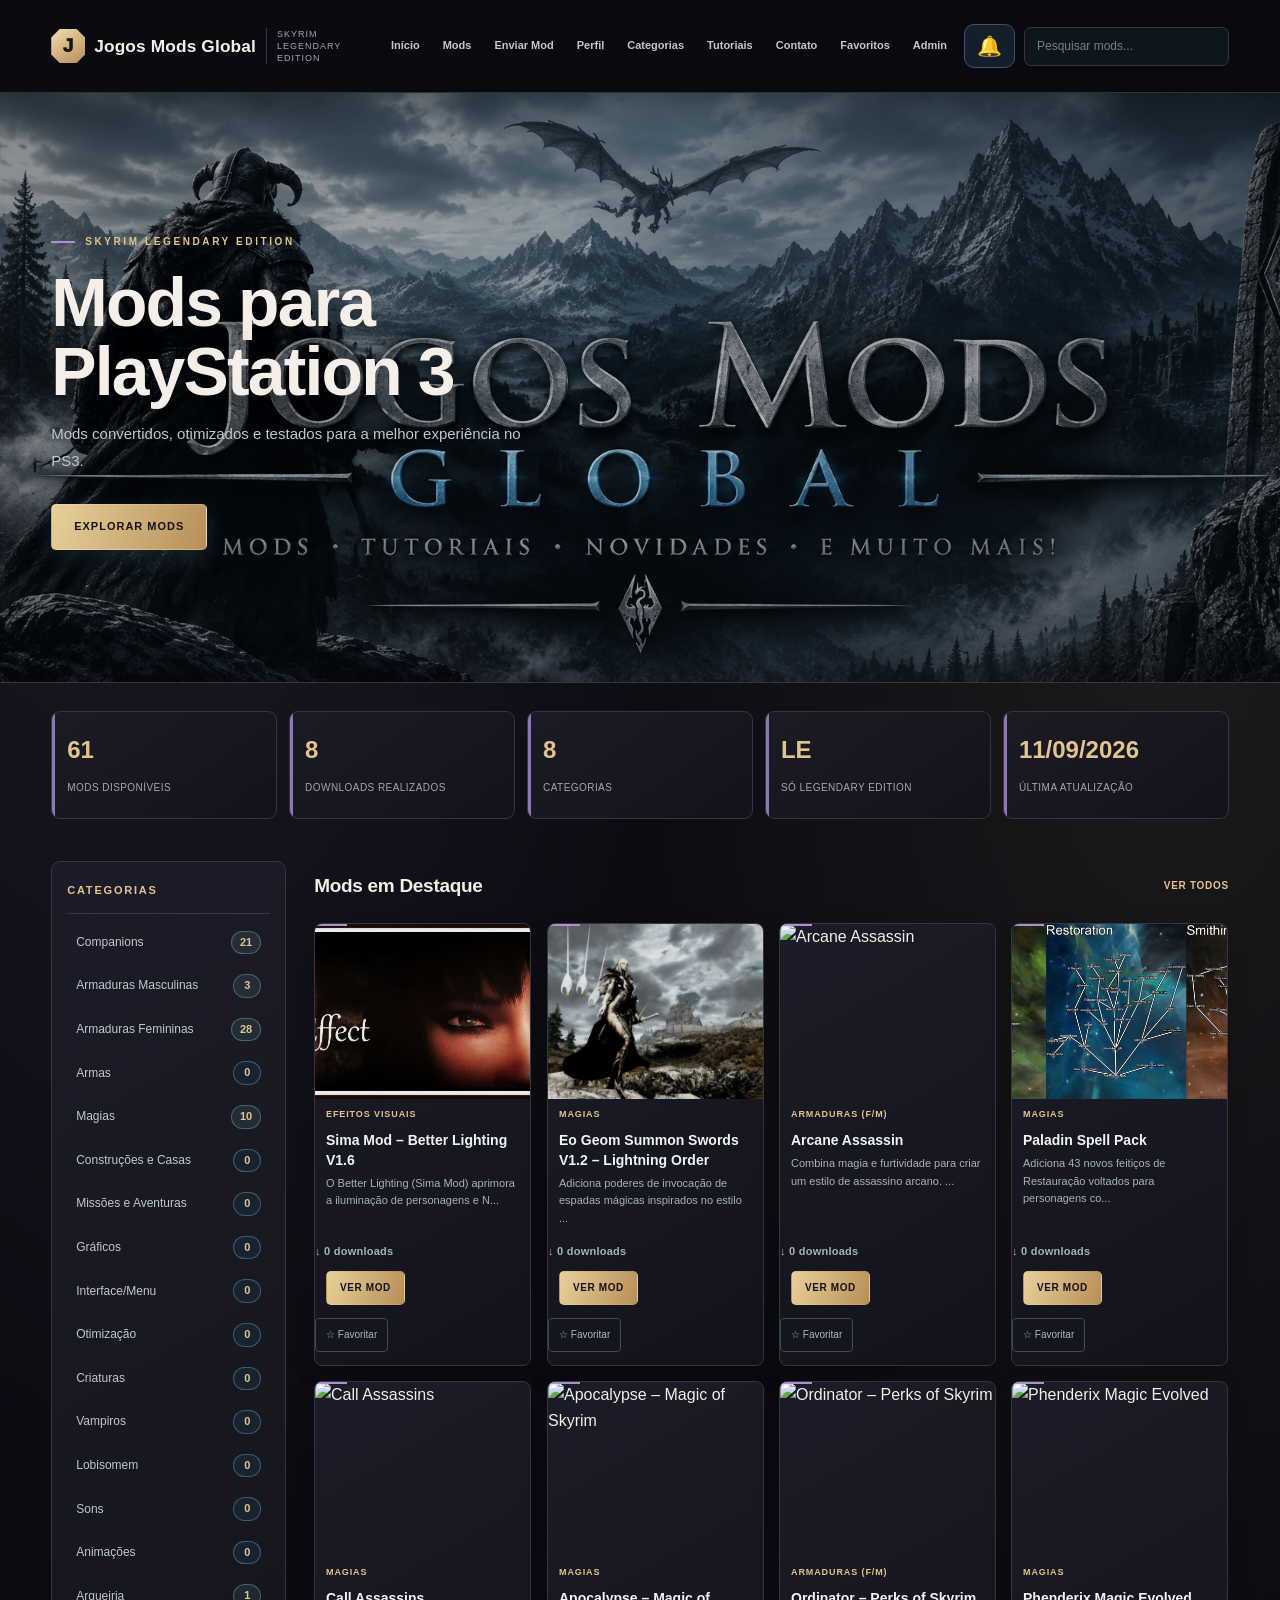
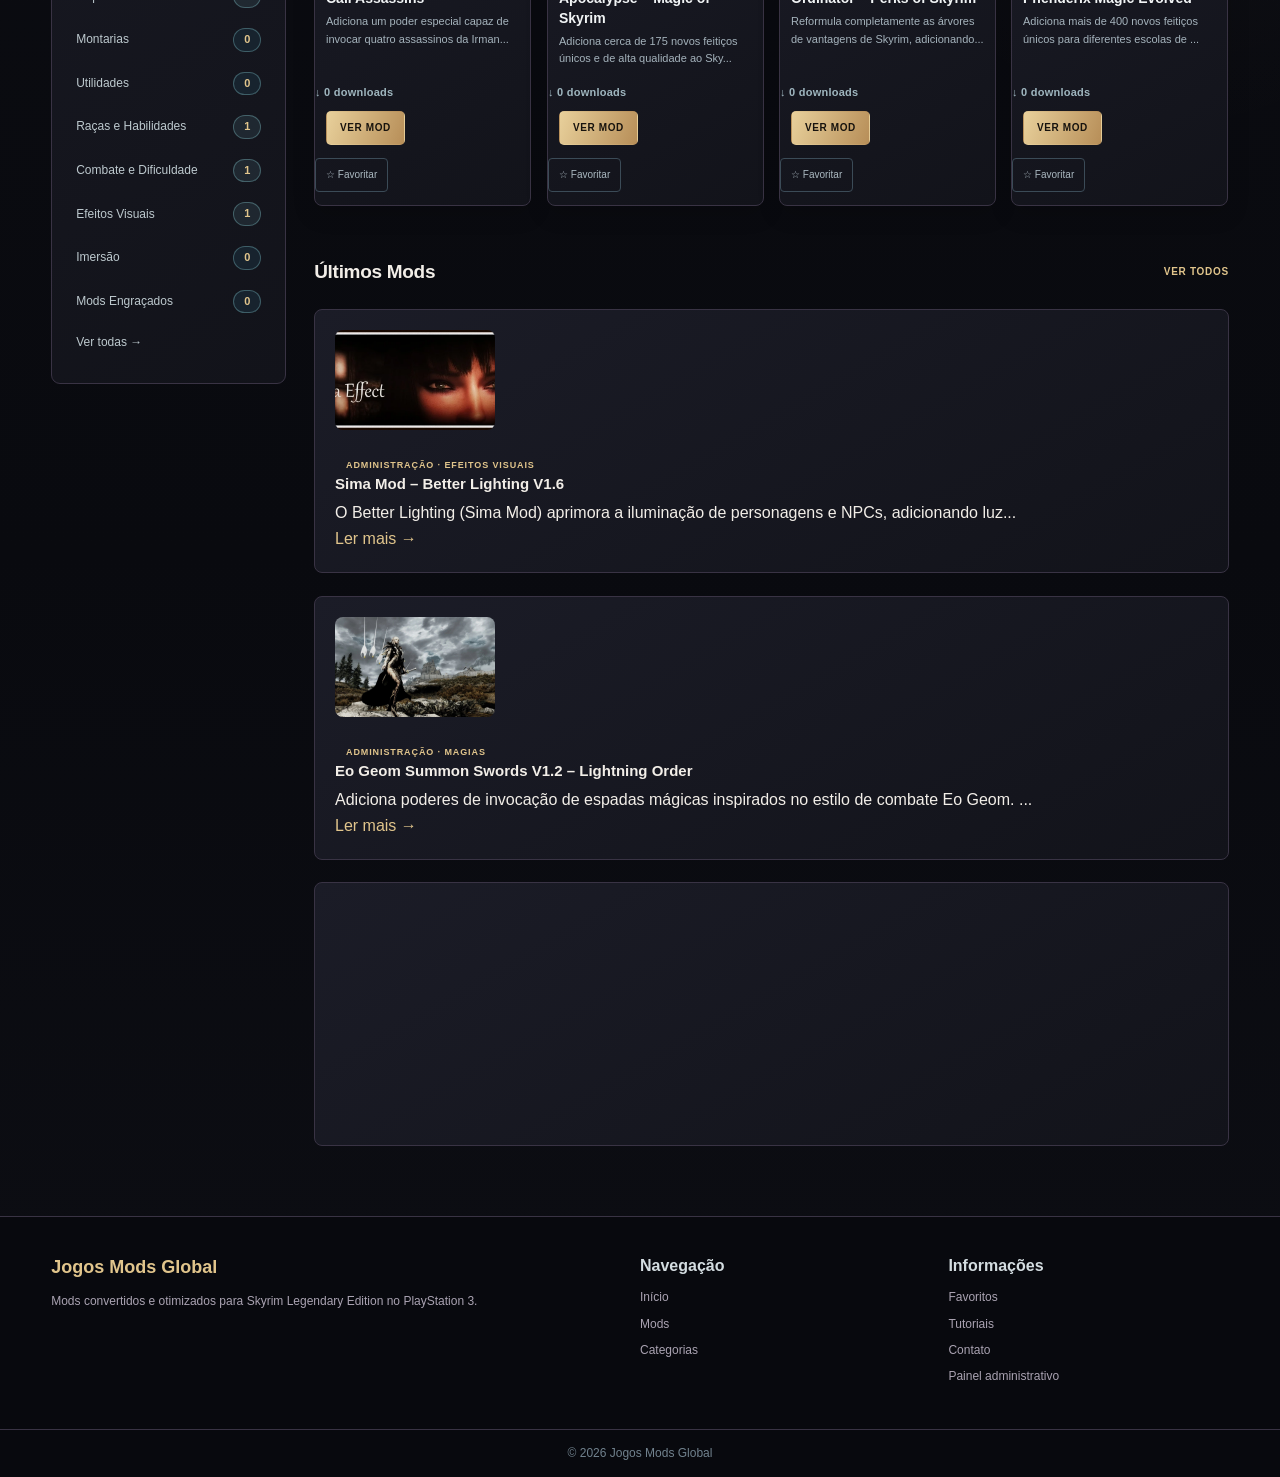
==== commit 452b7ac3: "Corrigir carregamento e exibição do sino de notificações" ====
--- a/index.html
+++ b/index.html
@@ -158,5 +158,6 @@
 <script src="mods-api-config.js"></script>
 <script src="script.js?v=20261123-notifications-1"></script>
 <script src="community.js?v=20261123-notifications-1"></script>
+<script src="notifications.js?v=20261123-fix1" defer></script>
 </body>
 </html>
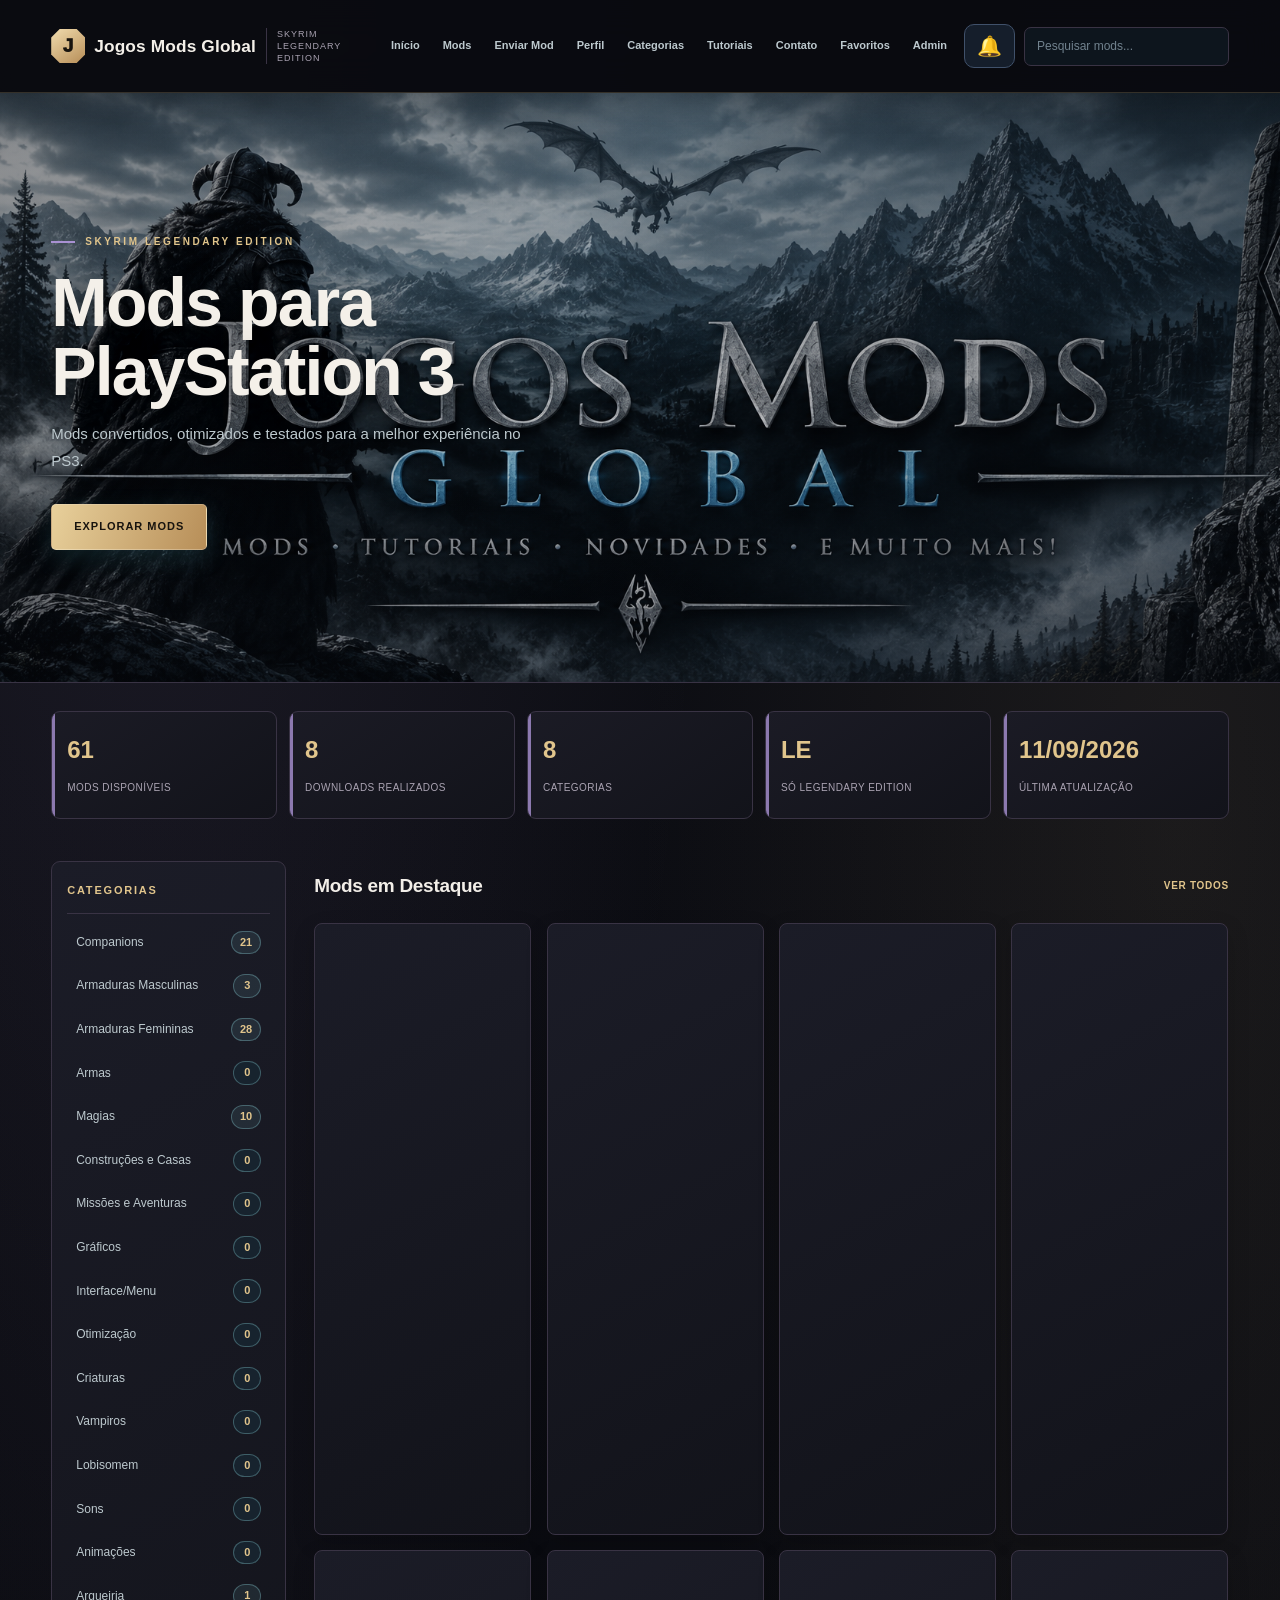
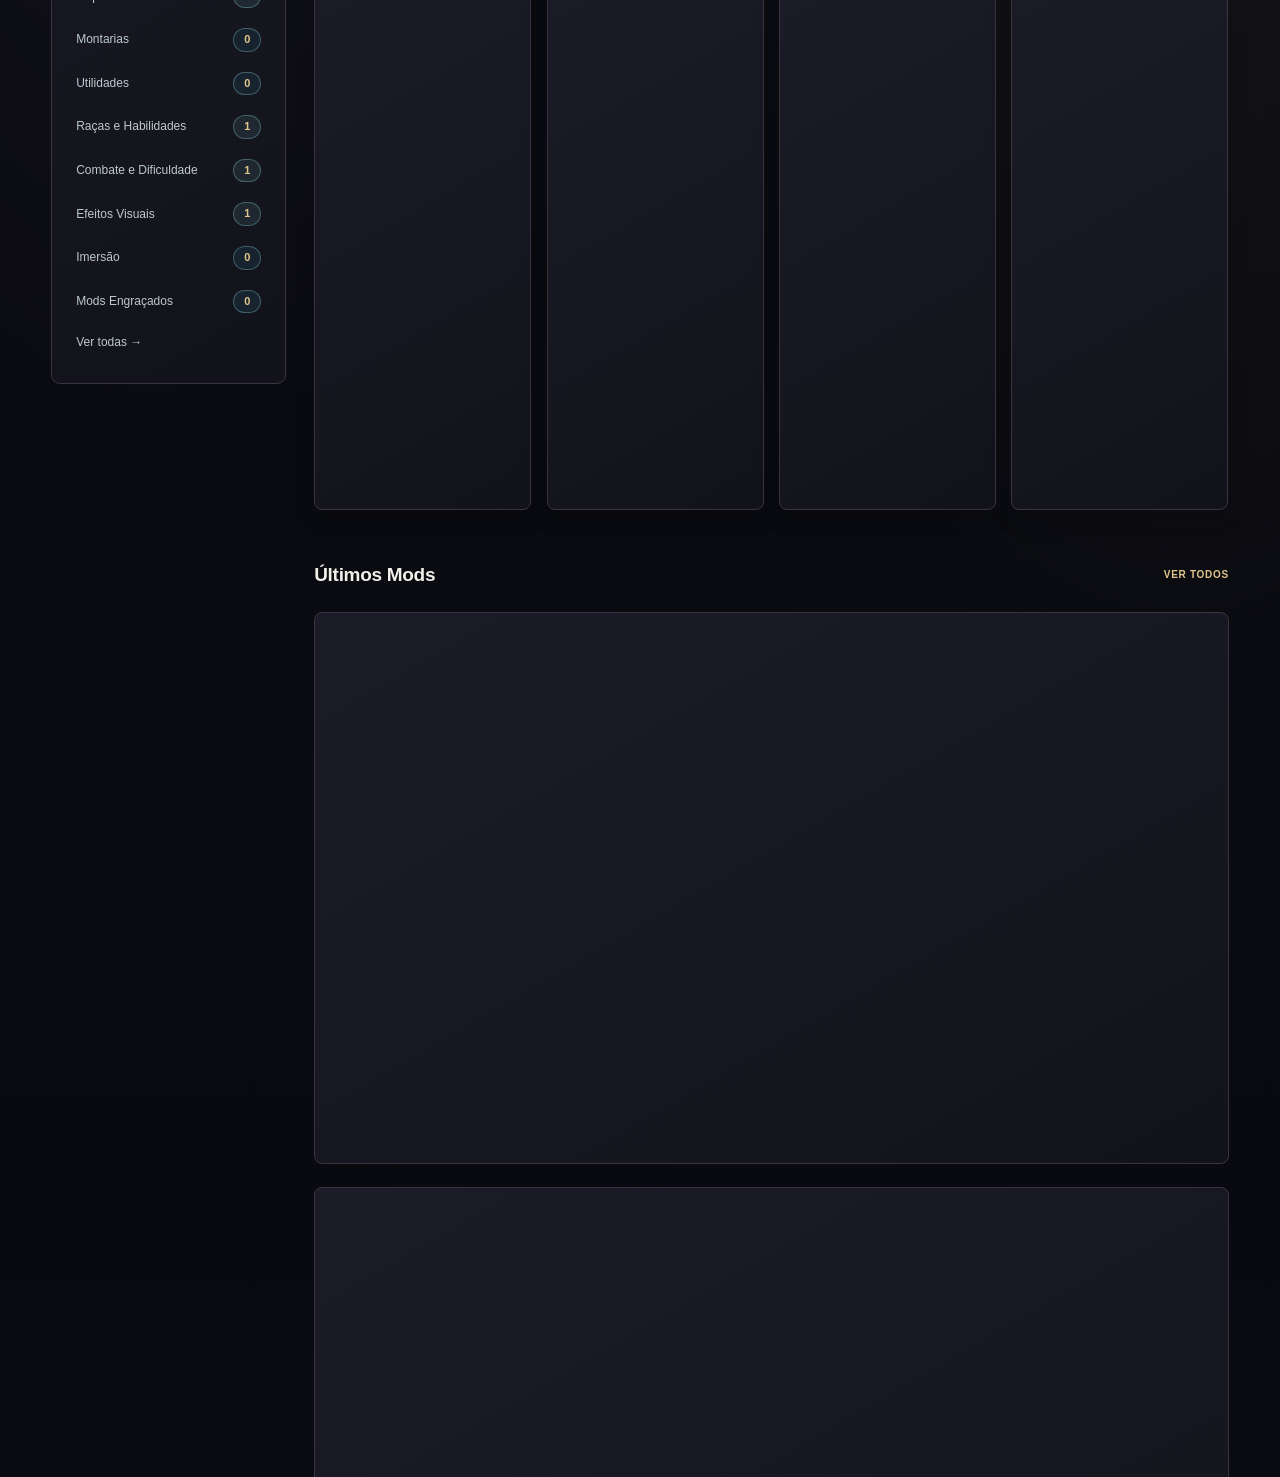
==== commit e6367c5b: "Adicionar verificação do Google Search Console" ====
--- a/index.html
+++ b/index.html
@@ -1,6 +1,7 @@
 <!DOCTYPE html>
 <html lang="pt-BR">
 <head>
+<meta name="google-site-verification" content="pVpQ0mH6i2Npbm7SNVH7cVji2Hb9x09Gv_g9Cb71T5U" />
 <meta charset="UTF-8">
 <meta name="viewport" content="width=device-width, initial-scale=1.0, viewport-fit=cover">
 <title>Jogos Mods Global | Mods de Skyrim para PS3</title>
@@ -158,6 +159,6 @@
 <script src="mods-api-config.js"></script>
 <script src="script.js?v=20261123-notifications-1"></script>
 <script src="community.js?v=20261123-notifications-1"></script>
-<script src="notifications.js?v=20261123-fix1" defer></script>
+<script src="notifications.js?v=20261123-fix2" defer></script>
 </body>
 </html>
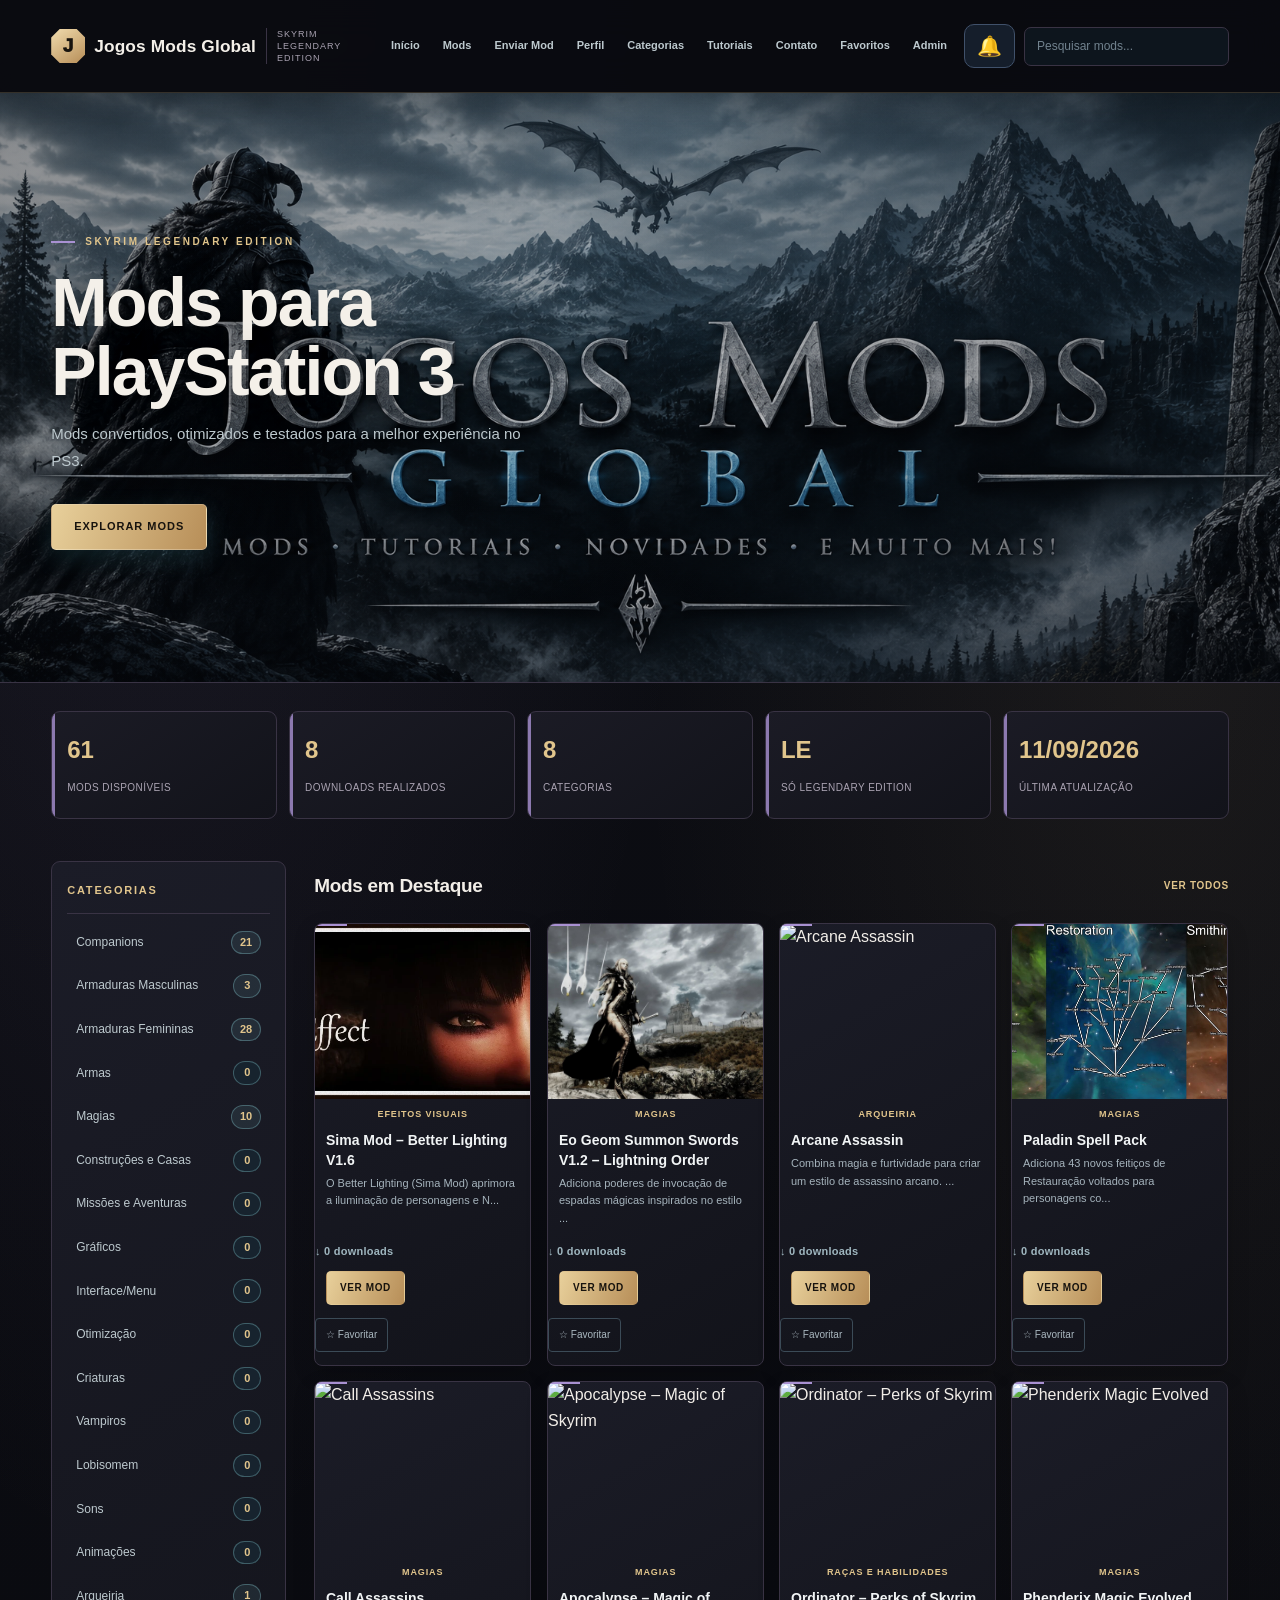
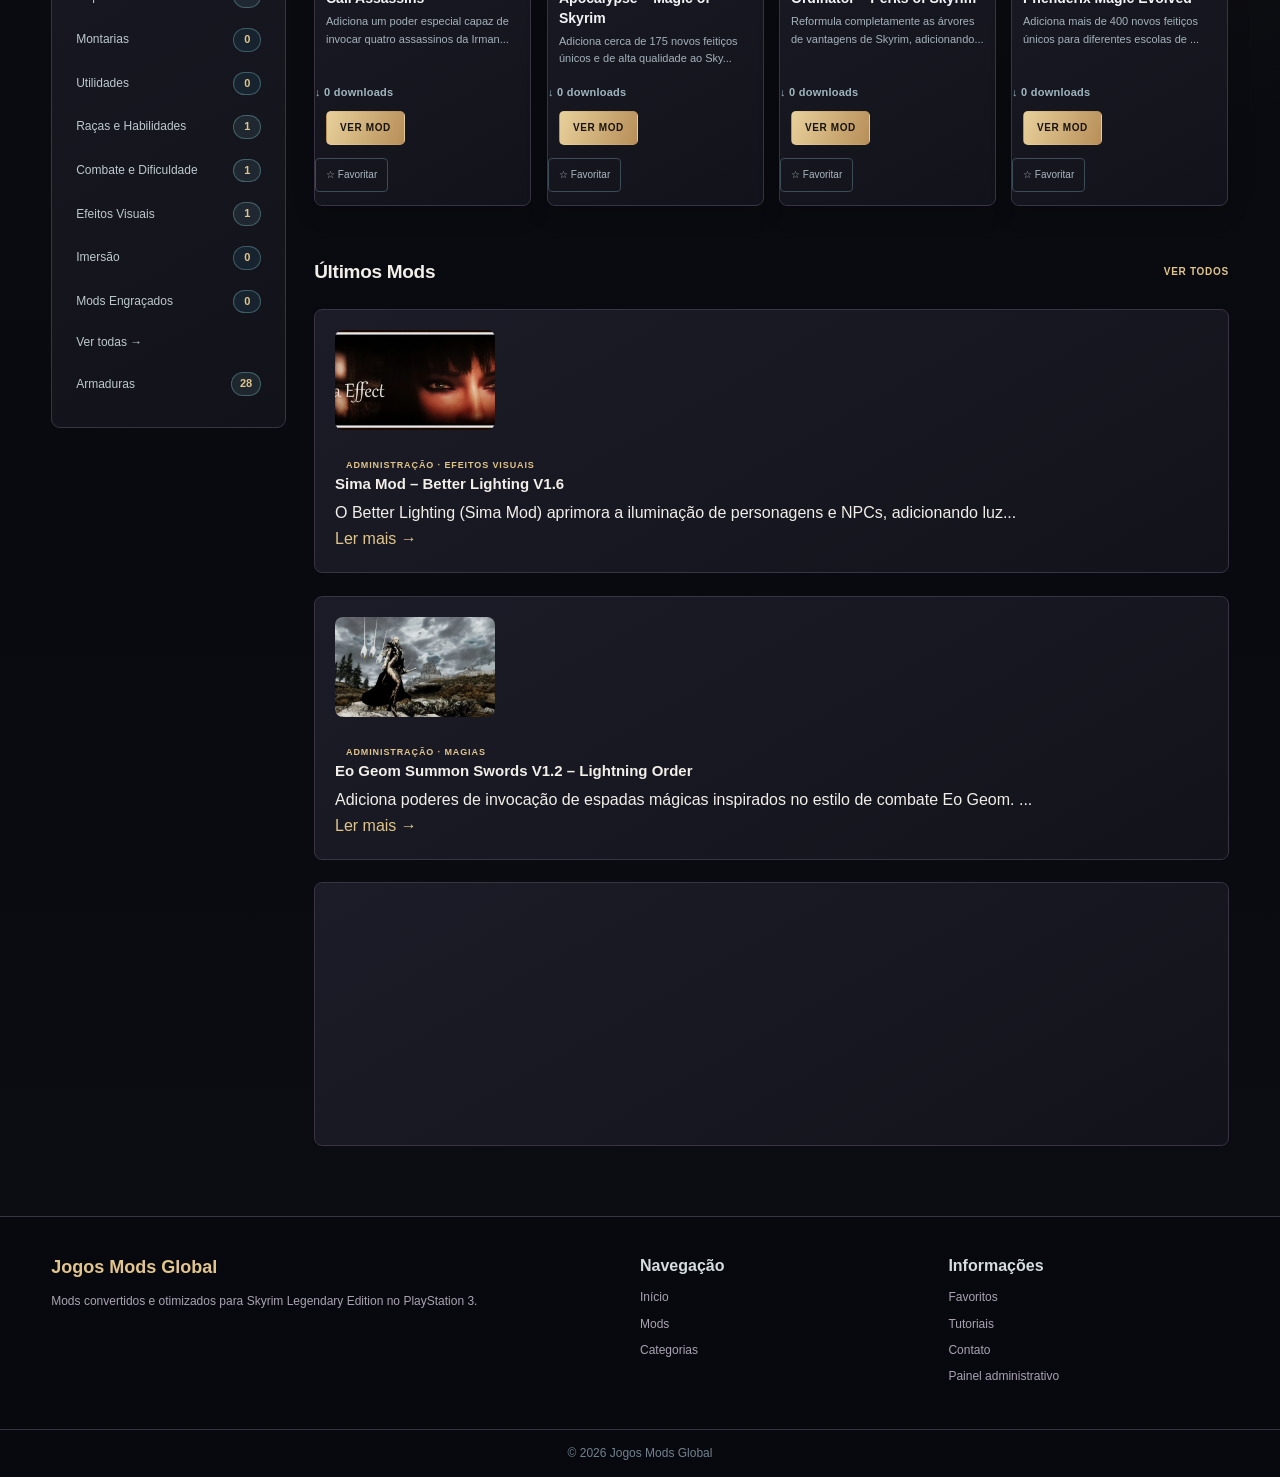
==== commit 2db1205b: "Atualizar cache do estilo de categorias" ====
--- a/index.html
+++ b/index.html
@@ -8,7 +8,7 @@
 <meta name="description" content="Encontre mods de Skyrim Legendary Edition para PlayStation 3: seguidores, armaduras, armas, magias, gráficos e muito mais. Mods convertidos e otimizados para PS3.">
 <meta name="robots" content="index,follow,max-image-preview:large">
 <link rel="canonical" href="https://jogosmodsglobal.pages.dev/">
-<link rel="stylesheet" href="style.css">
+<link rel="stylesheet" href="style.css?v=20261125-cat-center-1">
 
 <!-- Preview ao compartilhar -->
 <meta property="og:title" content="Jogos Mods Global | Mods de Skyrim para PS3">
--- a/style.css
+++ b/style.css
@@ -960,3 +960,7 @@
 .card-mod>.download,.card-home>.download{margin-top:auto;align-self:flex-start}
 .card-mod>.btn-fav,.card-home>.btn-fav{align-self:flex-start;margin-top:0}
 .card-mod>.origem-comunidade,.card-mod>.origem-administracao{align-self:flex-start}
+
+
+/* Centraliza o selo que identifica a categoria em todos os cards. */
+.card-mod > .categoria,.card-home > .categoria{display:block;width:fit-content;max-width:calc(100% - 24px);margin:8px auto 0;text-align:center;overflow-wrap:anywhere;}
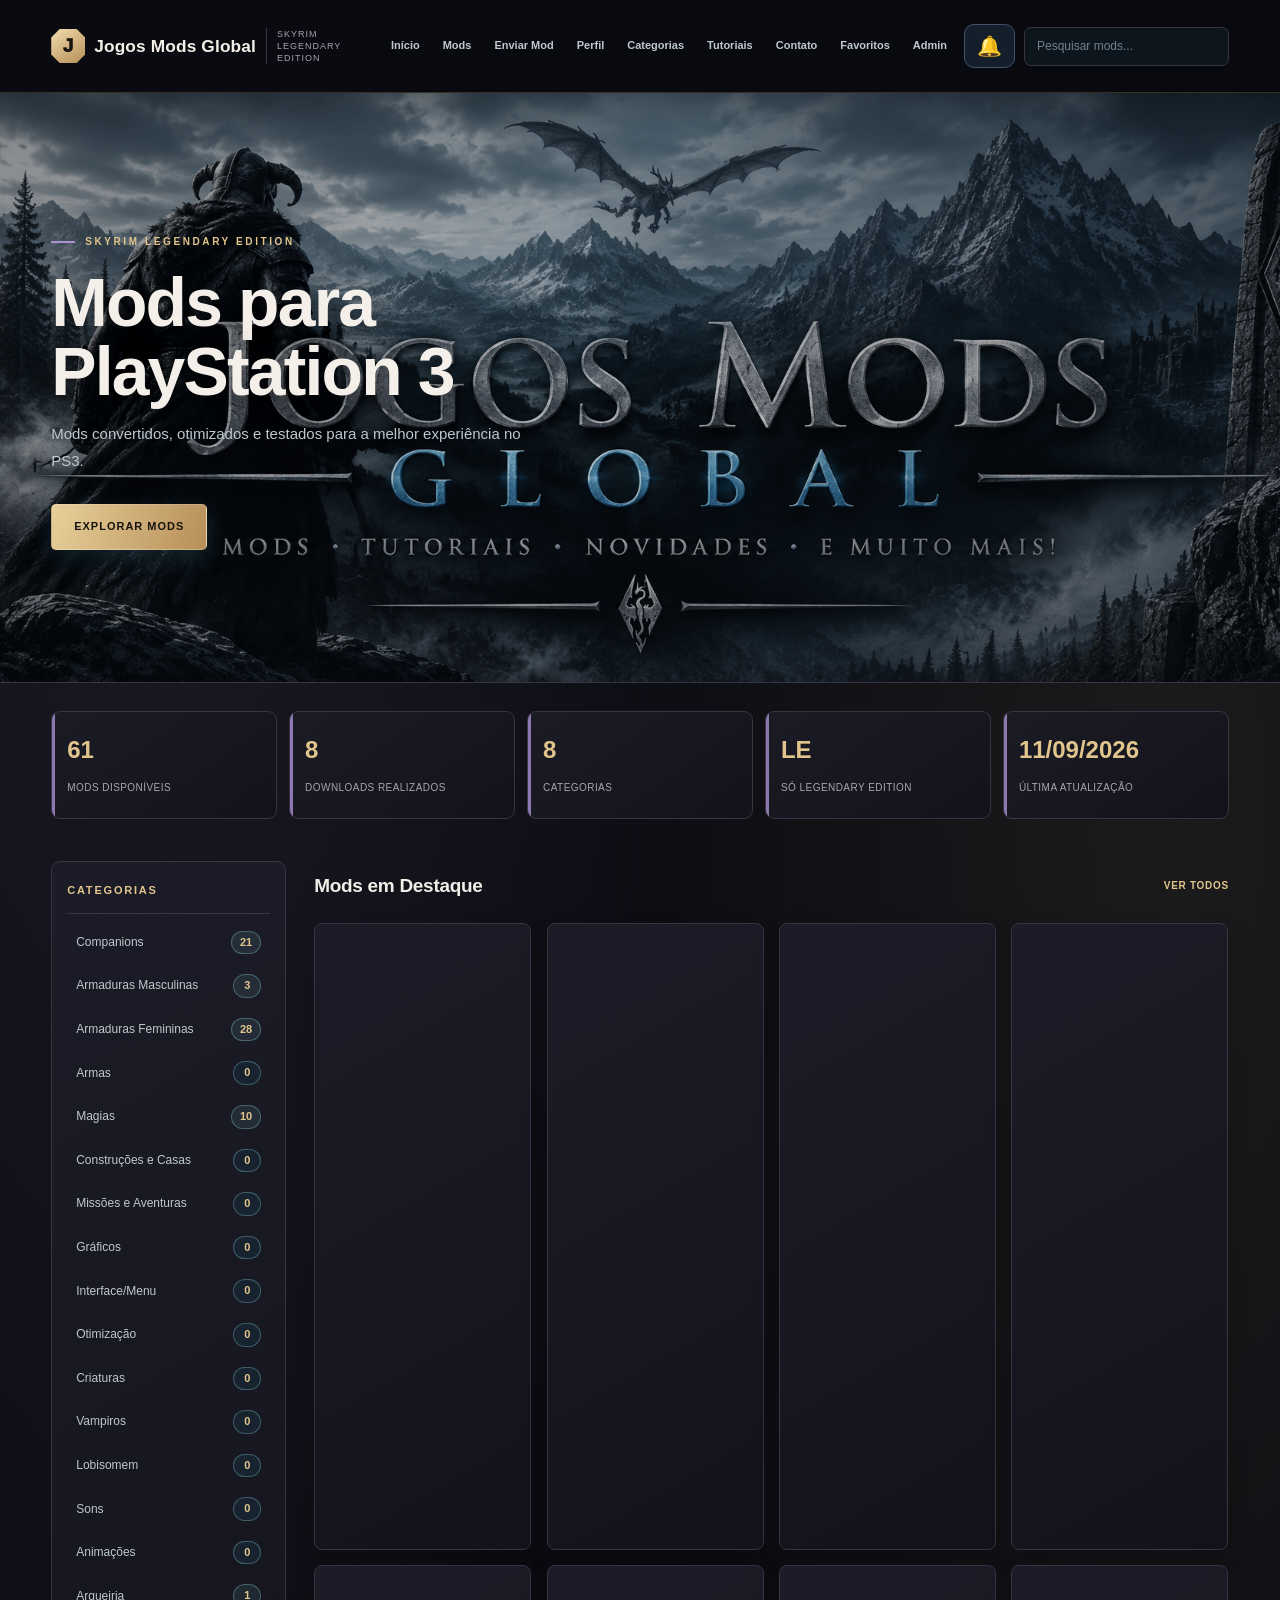
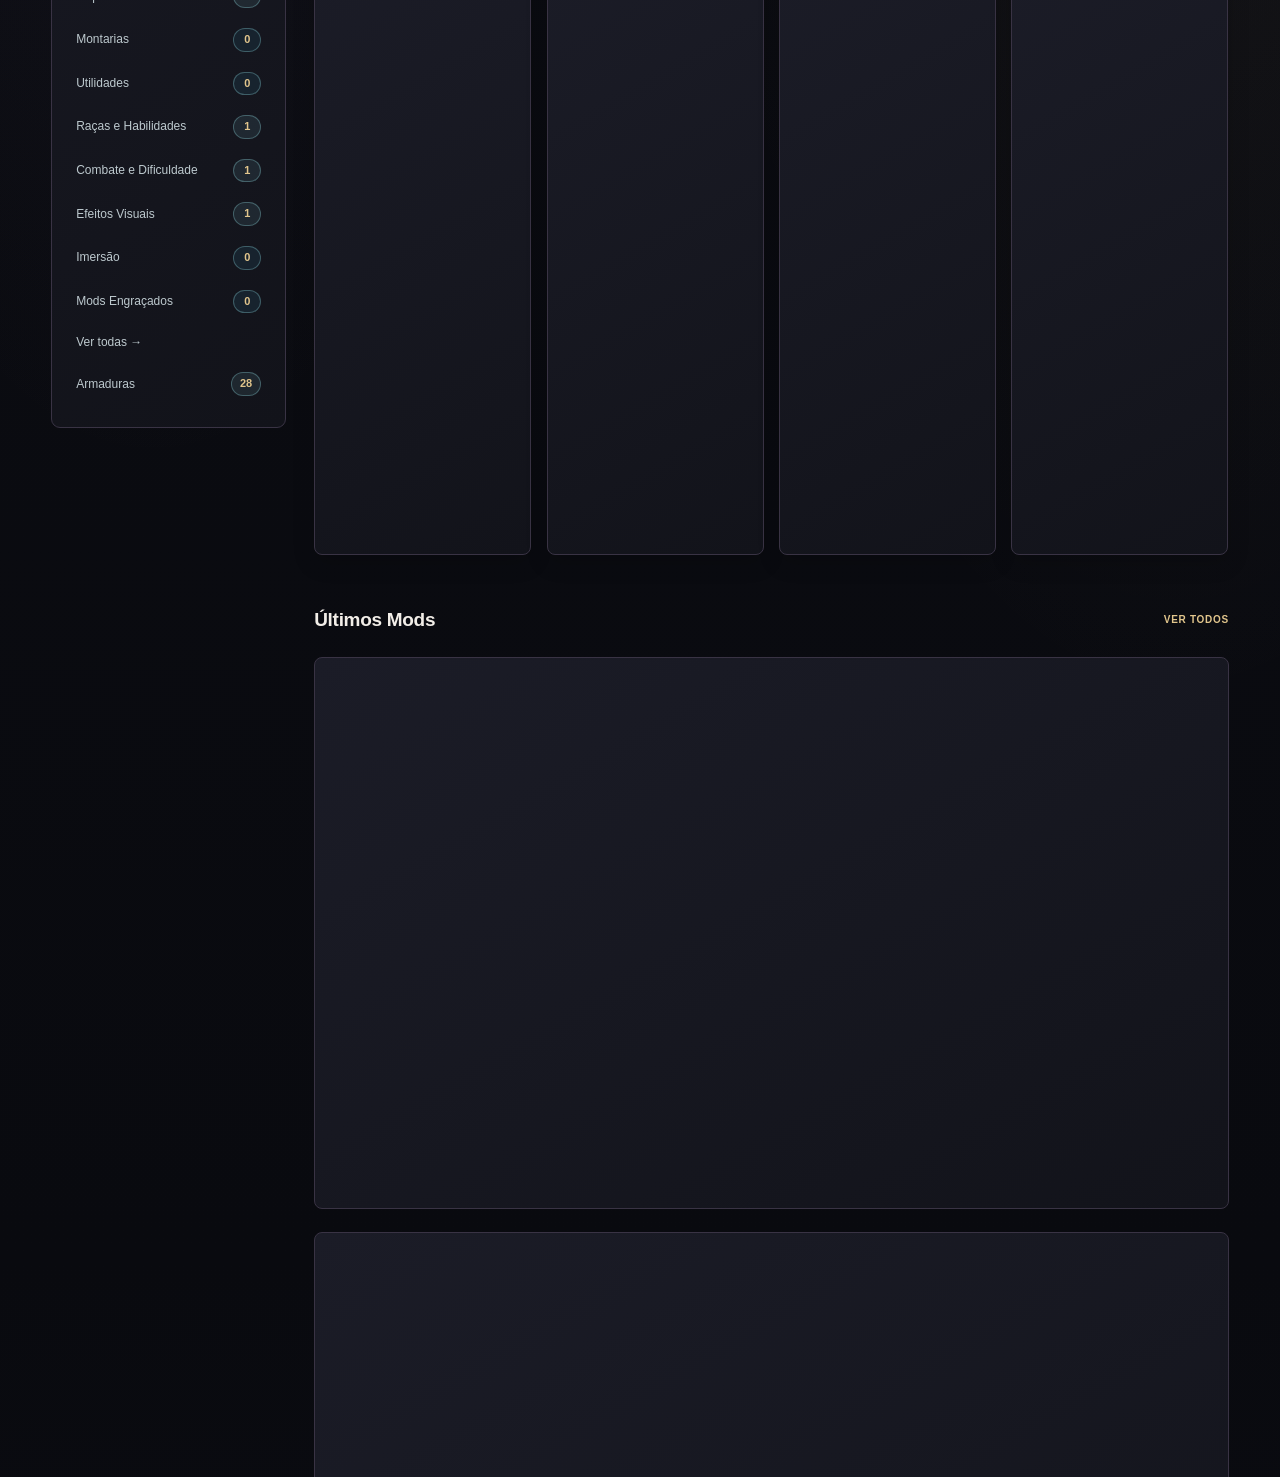
==== commit 6c918b87: "Atualizar cache do filtro e categorias" ====
--- a/index.html
+++ b/index.html
@@ -157,7 +157,7 @@
 
 <script src="mods.js"></script>
 <script src="mods-api-config.js"></script>
-<script src="script.js?v=20261123-notifications-1"></script>
+<script src="script.js?v=20261125-filter-fix-2"></script>
 <script src="community.js?v=20261123-notifications-1"></script>
 <script src="notifications.js?v=20261123-fix2" defer></script>
 </body>
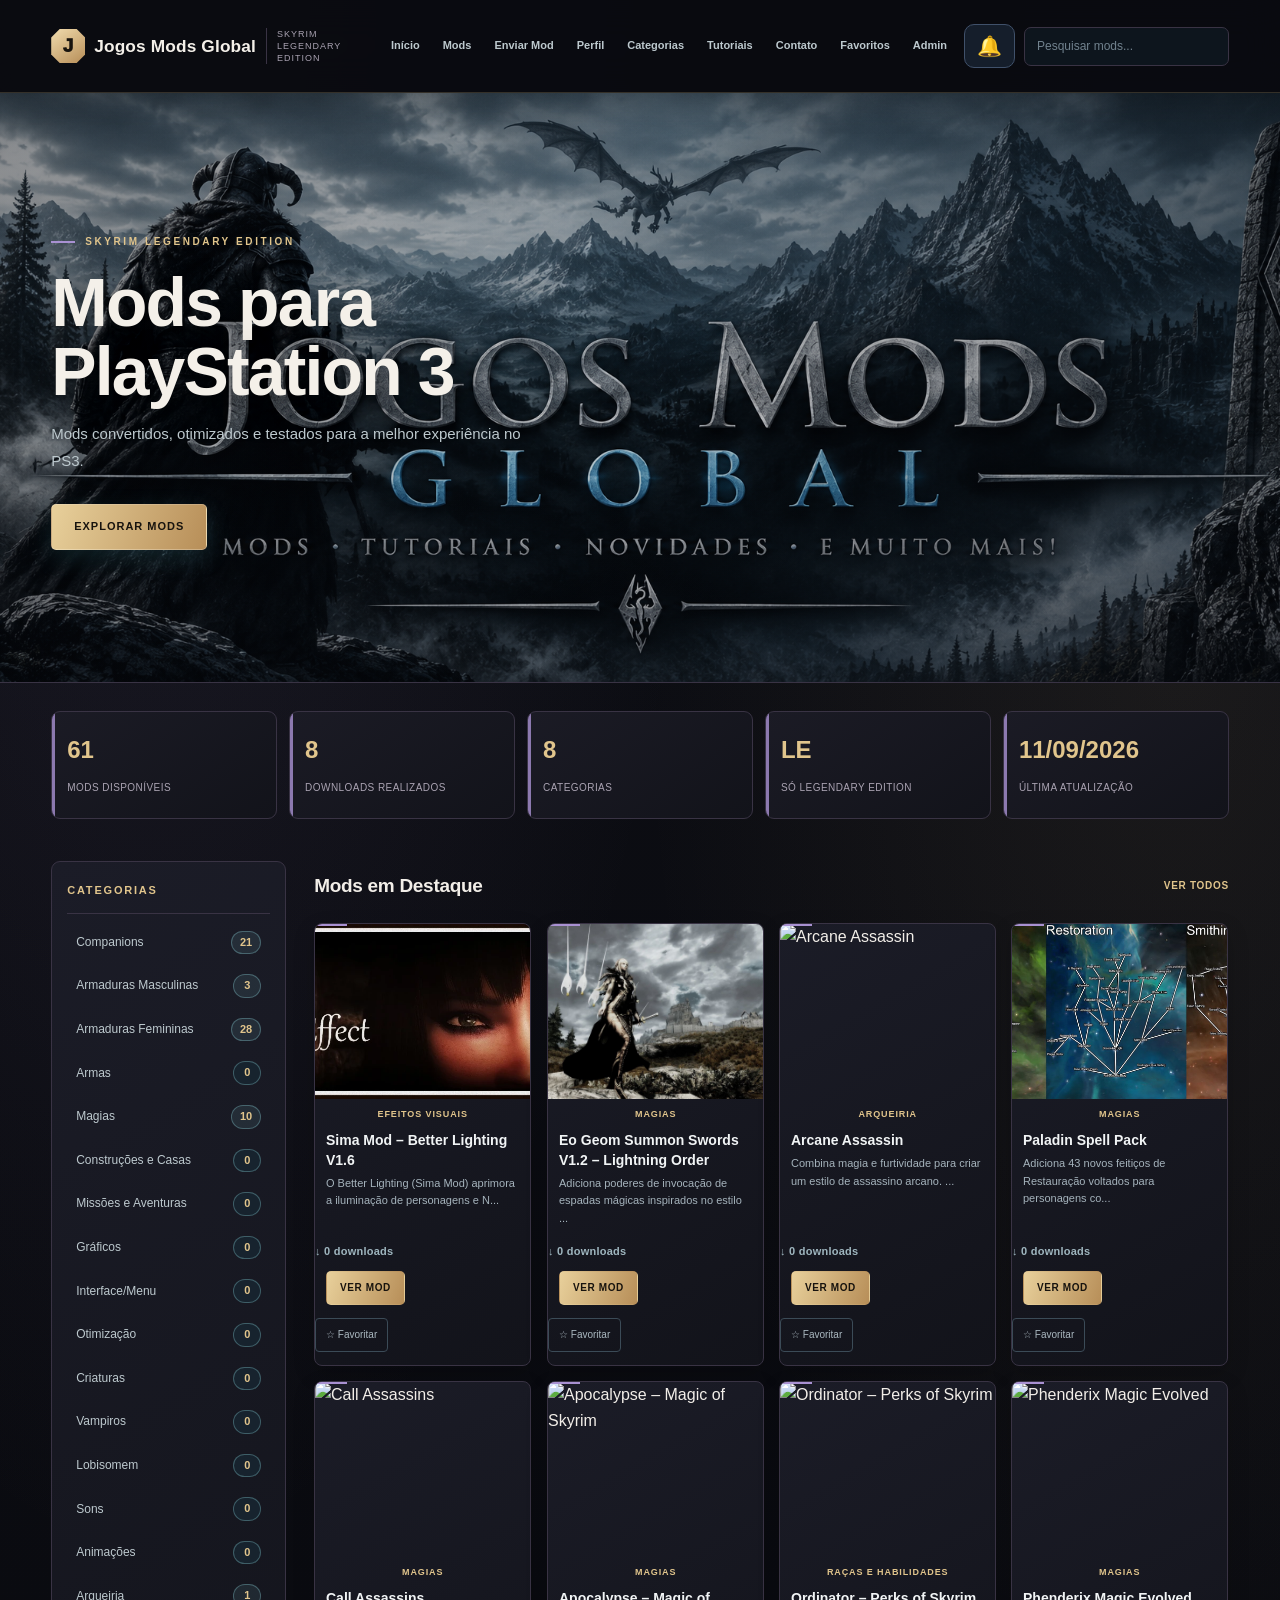
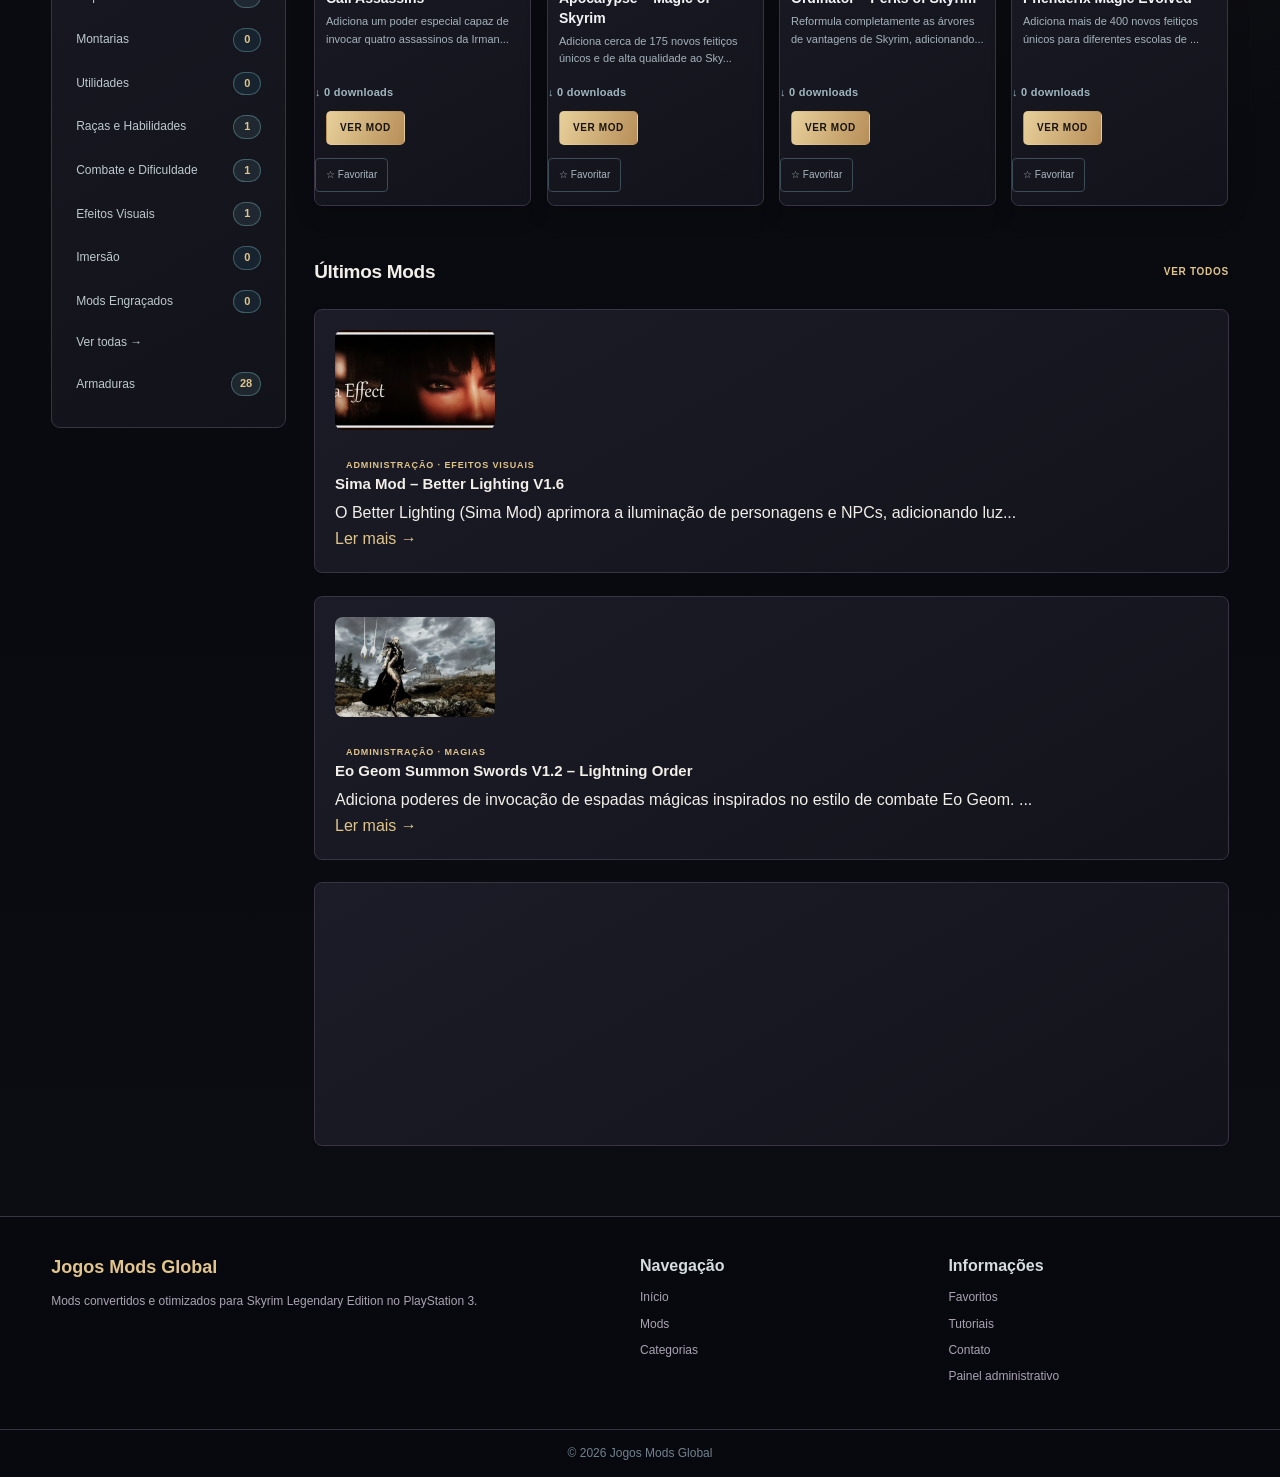
==== commit 73679925: "Scope modern mod library styling to homepage" ====
--- a/index.html
+++ b/index.html
@@ -32,7 +32,7 @@
 
 <link rel="stylesheet" href="design-system.css">
 </head>
-<body>
+<body class="home-library-preview">
 
 <header class="topo">
 <div class="container">
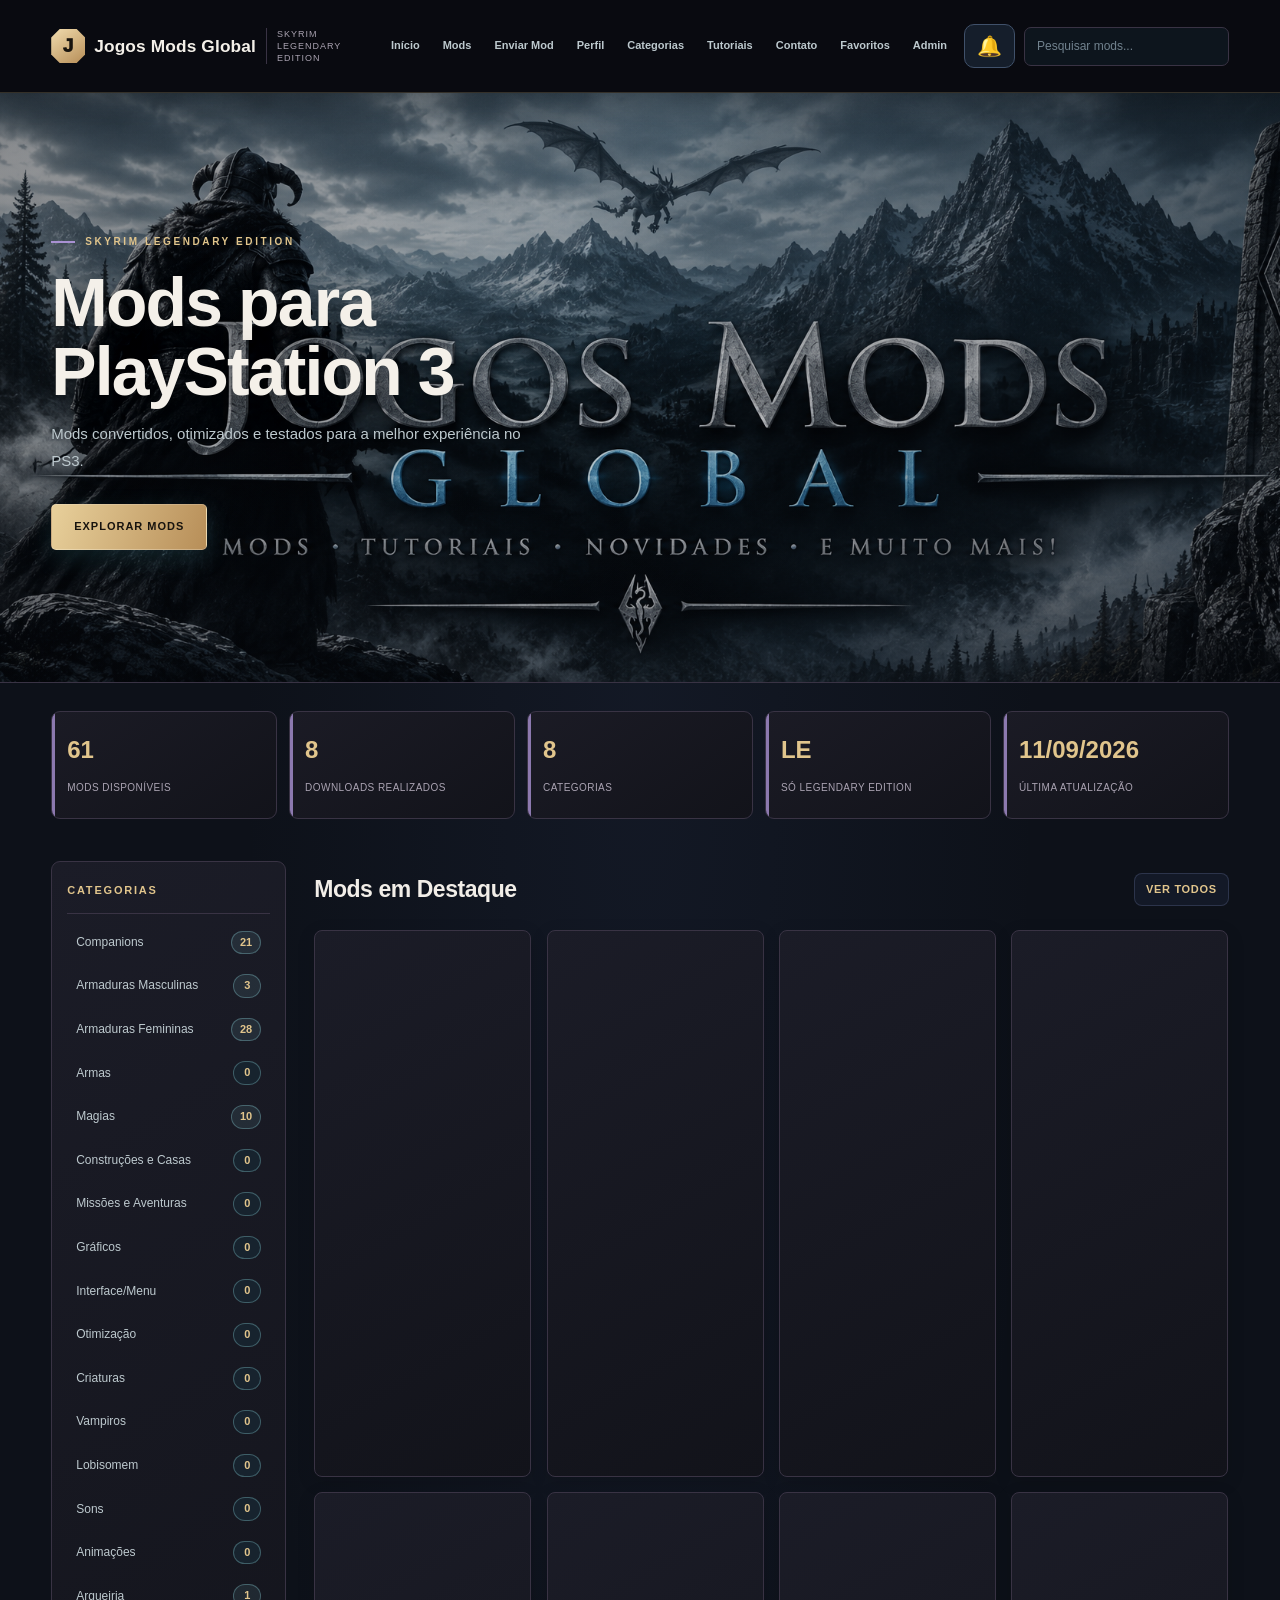
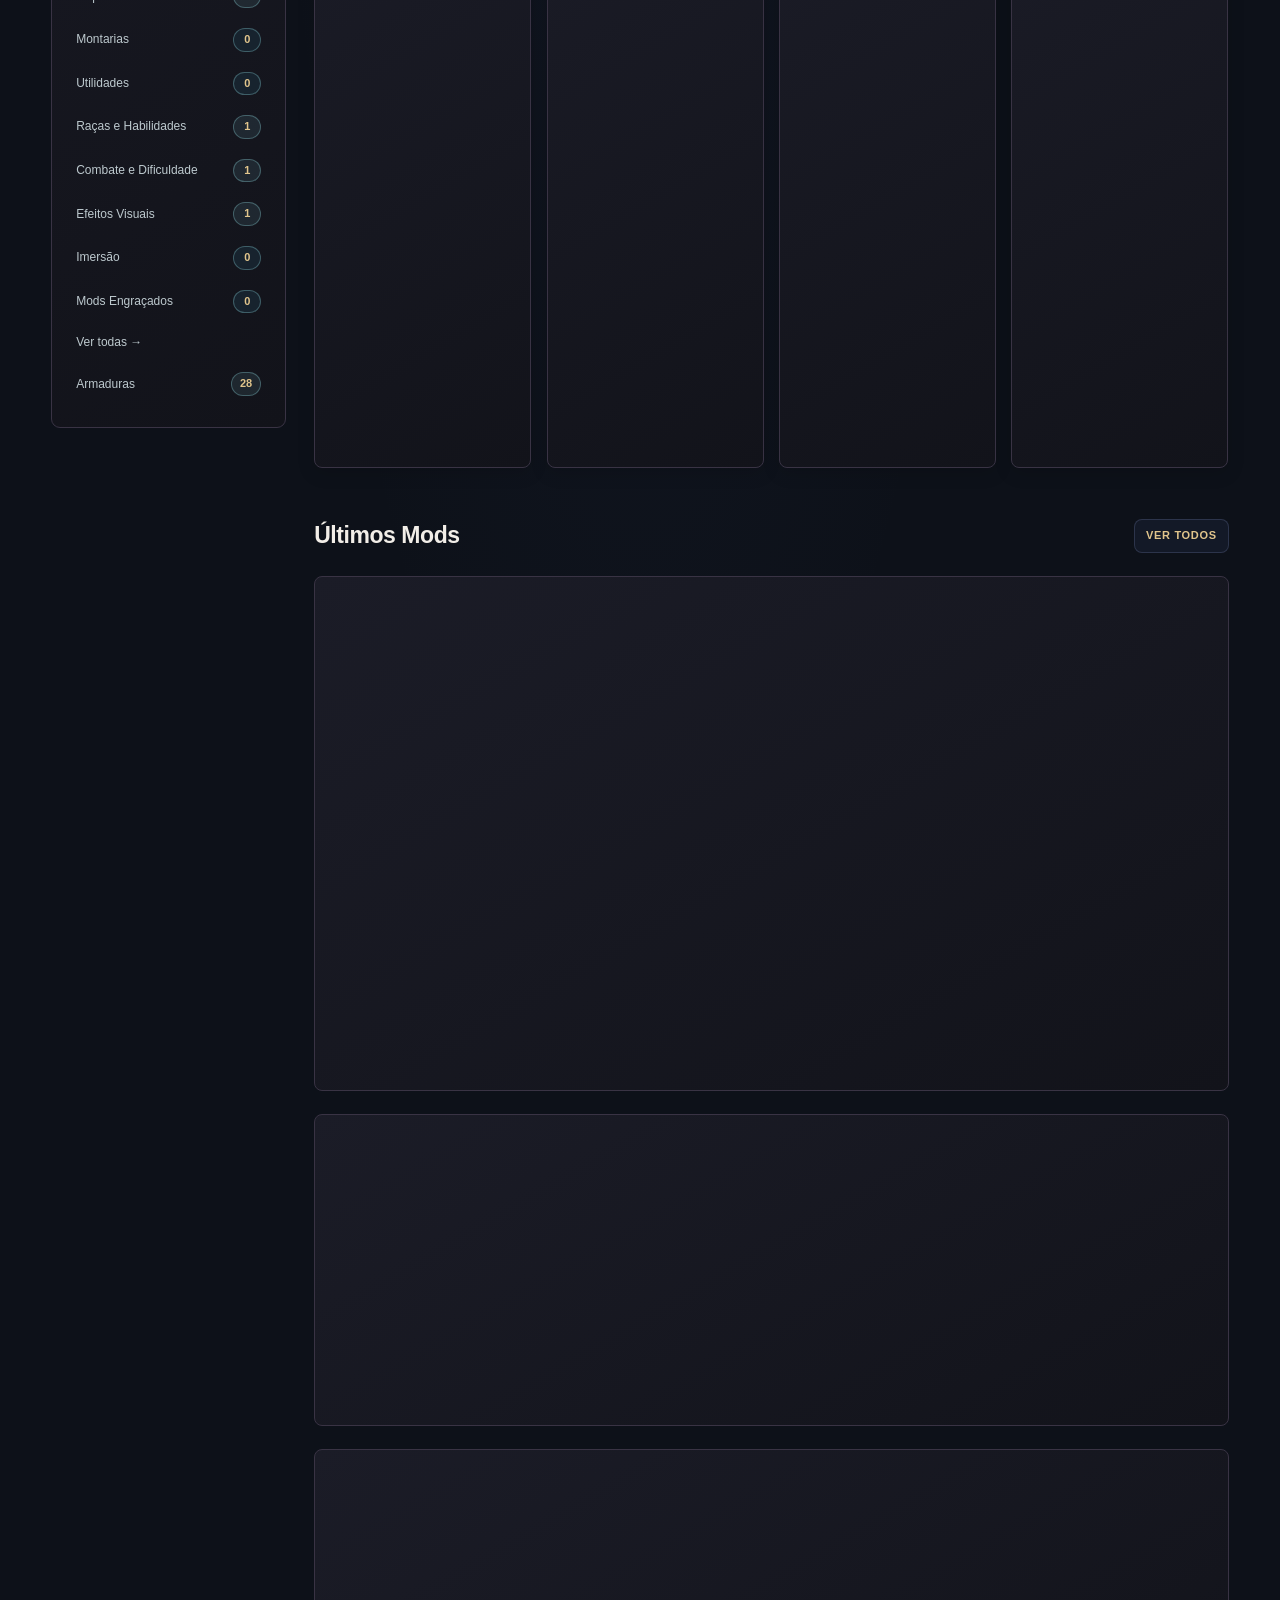
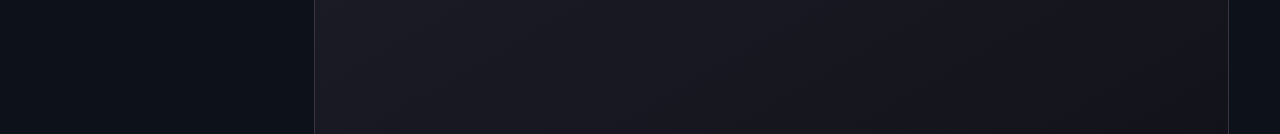
==== commit 5e54f8e3: "Refresh homepage stylesheet cache for new mod cards" ====
--- a/index.html
+++ b/index.html
@@ -8,7 +8,7 @@
 <meta name="description" content="Encontre mods de Skyrim Legendary Edition para PlayStation 3: seguidores, armaduras, armas, magias, gráficos e muito mais. Mods convertidos e otimizados para PS3.">
 <meta name="robots" content="index,follow,max-image-preview:large">
 <link rel="canonical" href="https://jogosmodsglobal.pages.dev/">
-<link rel="stylesheet" href="style.css?v=20261125-cat-center-1">
+<link rel="stylesheet" href="style.css?v=20261127-home-mod-cards-1">
 
 <!-- Preview ao compartilhar -->
 <meta property="og:title" content="Jogos Mods Global | Mods de Skyrim para PS3">
--- a/style.css
+++ b/style.css
@@ -964,3 +964,50 @@
 
 /* Centraliza o selo que identifica a categoria em todos os cards. */
 .card-mod > .categoria,.card-home > .categoria{display:block;width:fit-content;max-width:calc(100% - 24px);margin:8px auto 0;text-align:center;overflow-wrap:anywhere;}
+
+
+/* HOME MOD LIBRARY PREVIEW */
+.home-library-preview{background:radial-gradient(ellipse at 50% 18%,rgba(72,91,145,.10),transparent 44%),#0d1119}
+.home-library-preview .main-content{padding-bottom:58px}
+.home-library-preview .titulo{margin:0 0 17px;align-items:center}
+.home-library-preview .titulo h2{font-size:clamp(19px,2.4vw,23px);font-weight:750;letter-spacing:-.45px}
+.home-library-preview .titulo a{padding:7px 11px;border:1px solid rgba(143,161,220,.2);border-radius:8px;background:rgba(105,124,201,.08);color:#b5c2ff;font-size:11px}
+.home-library-preview .titulo a:hover{background:rgba(105,124,201,.16);border-color:rgba(143,161,220,.4)}
+.home-library-preview #destaques.cards-home{grid-template-columns:repeat(auto-fill,minmax(min(100%,225px),1fr));gap:18px;align-items:stretch}
+.home-library-preview .card-home{display:flex;flex-direction:column;min-width:0;position:relative;background:linear-gradient(155deg,#1a2231 0%,#141b27 65%,#121925 100%);border:1px solid rgba(151,169,204,.13);border-radius:14px;box-shadow:0 5px 18px rgba(0,0,0,.13);transition:transform .2s ease,border-color .2s ease,box-shadow .2s ease}
+.home-library-preview .card-home:hover{transform:translateY(-3px);border-color:rgba(139,157,235,.42);box-shadow:0 12px 26px rgba(0,0,0,.25)}
+.home-library-preview .card-home>img{width:100%;height:174px;object-fit:cover;background:#202a3a;border-bottom:1px solid rgba(151,169,204,.12)}
+.home-library-preview .card-home>.categoria{width:fit-content;max-width:calc(100% - 28px);margin:11px 14px 0;padding:4px 8px;border:1px solid rgba(130,151,230,.19);border-radius:6px;background:rgba(105,124,201,.09);color:#b5c2ff;font-size:9px;letter-spacing:.45px}
+.home-library-preview .card-home>h3{padding:11px 14px 4px;color:#f1f4fb;font-size:15px;line-height:1.35;letter-spacing:-.2px;display:-webkit-box;-webkit-line-clamp:2;-webkit-box-orient:vertical;overflow:hidden;min-height:51px}
+.home-library-preview .card-home>p{padding:0 14px 10px;color:#9da9bd;font-size:12px;line-height:1.55;display:-webkit-box;-webkit-line-clamp:3;-webkit-box-orient:vertical;overflow:hidden;min-height:66px}
+.home-library-preview .card-home>.download-count{display:block;margin:auto 14px 10px;color:#8997ae;font-size:11px}
+.home-library-preview .card-home>.download{display:block;margin:0 14px 9px;padding:10px 12px;border:1px solid rgba(151,165,230,.28);border-radius:8px;background:linear-gradient(100deg,#a8b5ff,#8c9bea);color:#11182a;font-size:12px;font-weight:800;text-align:center}
+.home-library-preview .card-home>.download:hover{background:#c0c9ff}
+.home-library-preview .card-home>.btn-fav{margin:0 14px 14px;padding:8px 10px;border:1px solid rgba(151,169,204,.18);border-radius:8px;color:#aab6ca;font-size:11px}
+.home-library-preview .card-home>.btn-fav:hover,.home-library-preview .card-home>.btn-fav.favoritado{border-color:rgba(240,193,75,.5);color:#f0c96c;background:rgba(240,193,75,.07)}
+.home-library-preview .lista-ultimos{gap:12px}
+.home-library-preview .ultimo-card{align-items:center;gap:16px;padding:13px;background:linear-gradient(120deg,#1a2231,#141b27);border:1px solid rgba(151,169,204,.13);border-radius:12px;transition:border-color .2s ease,transform .2s ease}
+.home-library-preview .ultimo-card:hover{border-color:rgba(139,157,235,.35);transform:translateY(-2px)}
+.home-library-preview .ultimo-card>img{width:148px;height:94px;flex:0 0 148px;object-fit:cover;border-radius:8px}
+.home-library-preview .ultimo-info{min-width:0}
+.home-library-preview .ultimo-info .categoria{display:inline-block;margin:0 0 6px;padding:4px 7px;border:1px solid rgba(130,151,230,.18);border-radius:6px;background:rgba(105,124,201,.08);color:#b5c2ff;font-size:9px}
+.home-library-preview .ultimo-info h3{margin:0 0 5px;color:#f1f4fb;font-size:15px}
+.home-library-preview .ultimo-info p{margin:0 0 7px;color:#9da9bd;font-size:12px;line-height:1.5}
+.home-library-preview .ultimo-info a{color:#aebaff;font-size:11px;font-weight:700}
+@media(max-width:600px){
+ .home-library-preview #destaques.cards-home{grid-template-columns:repeat(2,minmax(0,1fr));gap:12px}
+ .home-library-preview .card-home{border-radius:11px}
+ .home-library-preview .card-home>img{height:clamp(112px,32vw,150px)}
+ .home-library-preview .card-home>.categoria{margin:9px 10px 0;padding:4px 6px;font-size:8px}
+ .home-library-preview .card-home>h3{padding:9px 10px 3px;font-size:13px;min-height:46px}
+ .home-library-preview .card-home>p{padding:0 10px 8px;font-size:11px;min-height:64px}
+ .home-library-preview .card-home>.download-count{margin: auto 10px 8px;font-size:10px}
+ .home-library-preview .card-home>.download{margin:0 10px 8px;padding:9px 7px;font-size:11px}
+ .home-library-preview .card-home>.btn-fav{margin:0 10px 11px;padding:7px 6px;font-size:10px}
+ .home-library-preview .ultimo-card{gap:10px;padding:10px}
+ .home-library-preview .ultimo-card>img{width:104px;height:82px;flex-basis:104px}
+ .home-library-preview .ultimo-info h3{font-size:13px}
+ .home-library-preview .ultimo-info p{font-size:10px}
+}
+@media(max-width:360px){.home-library-preview #destaques.cards-home{grid-template-columns:1fr}.home-library-preview .card-home>img{height:185px}}
+@media(prefers-reduced-motion:reduce){.home-library-preview .card-home,.home-library-preview .ultimo-card{transition:none}}
